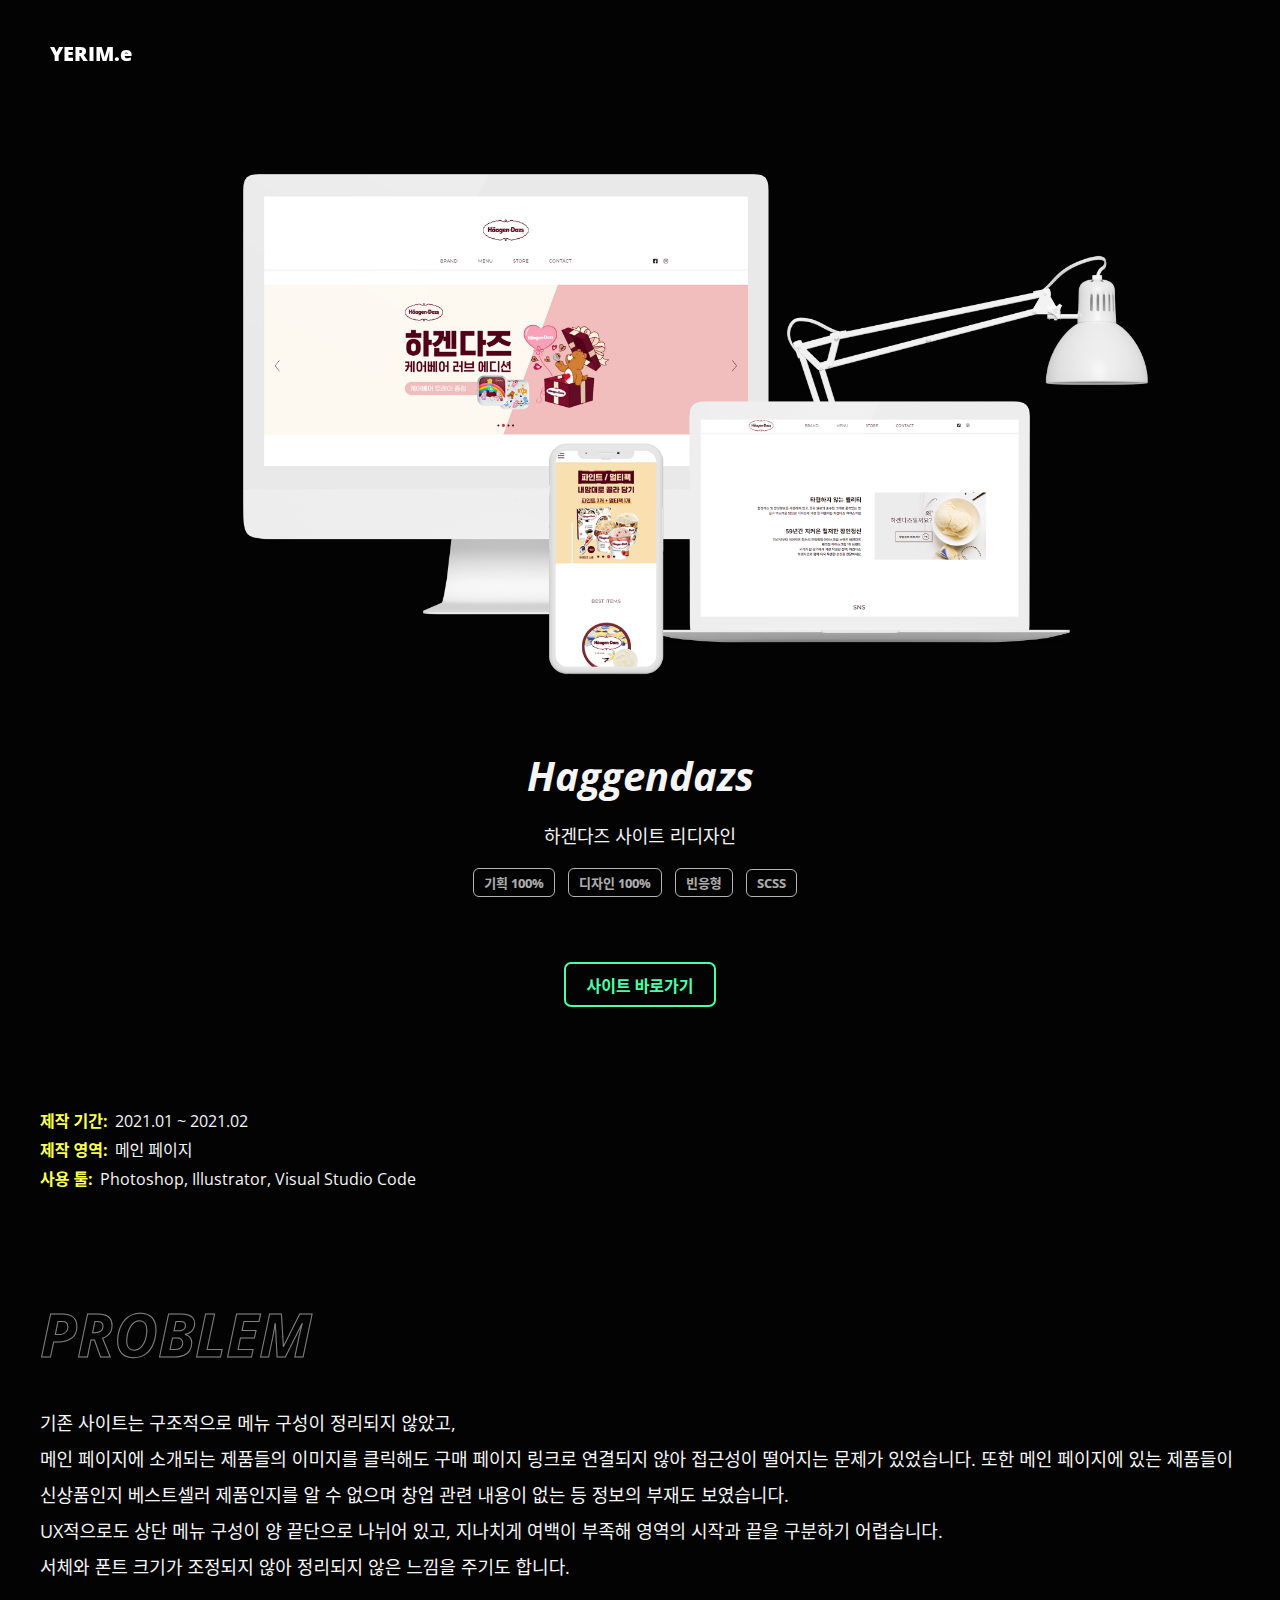
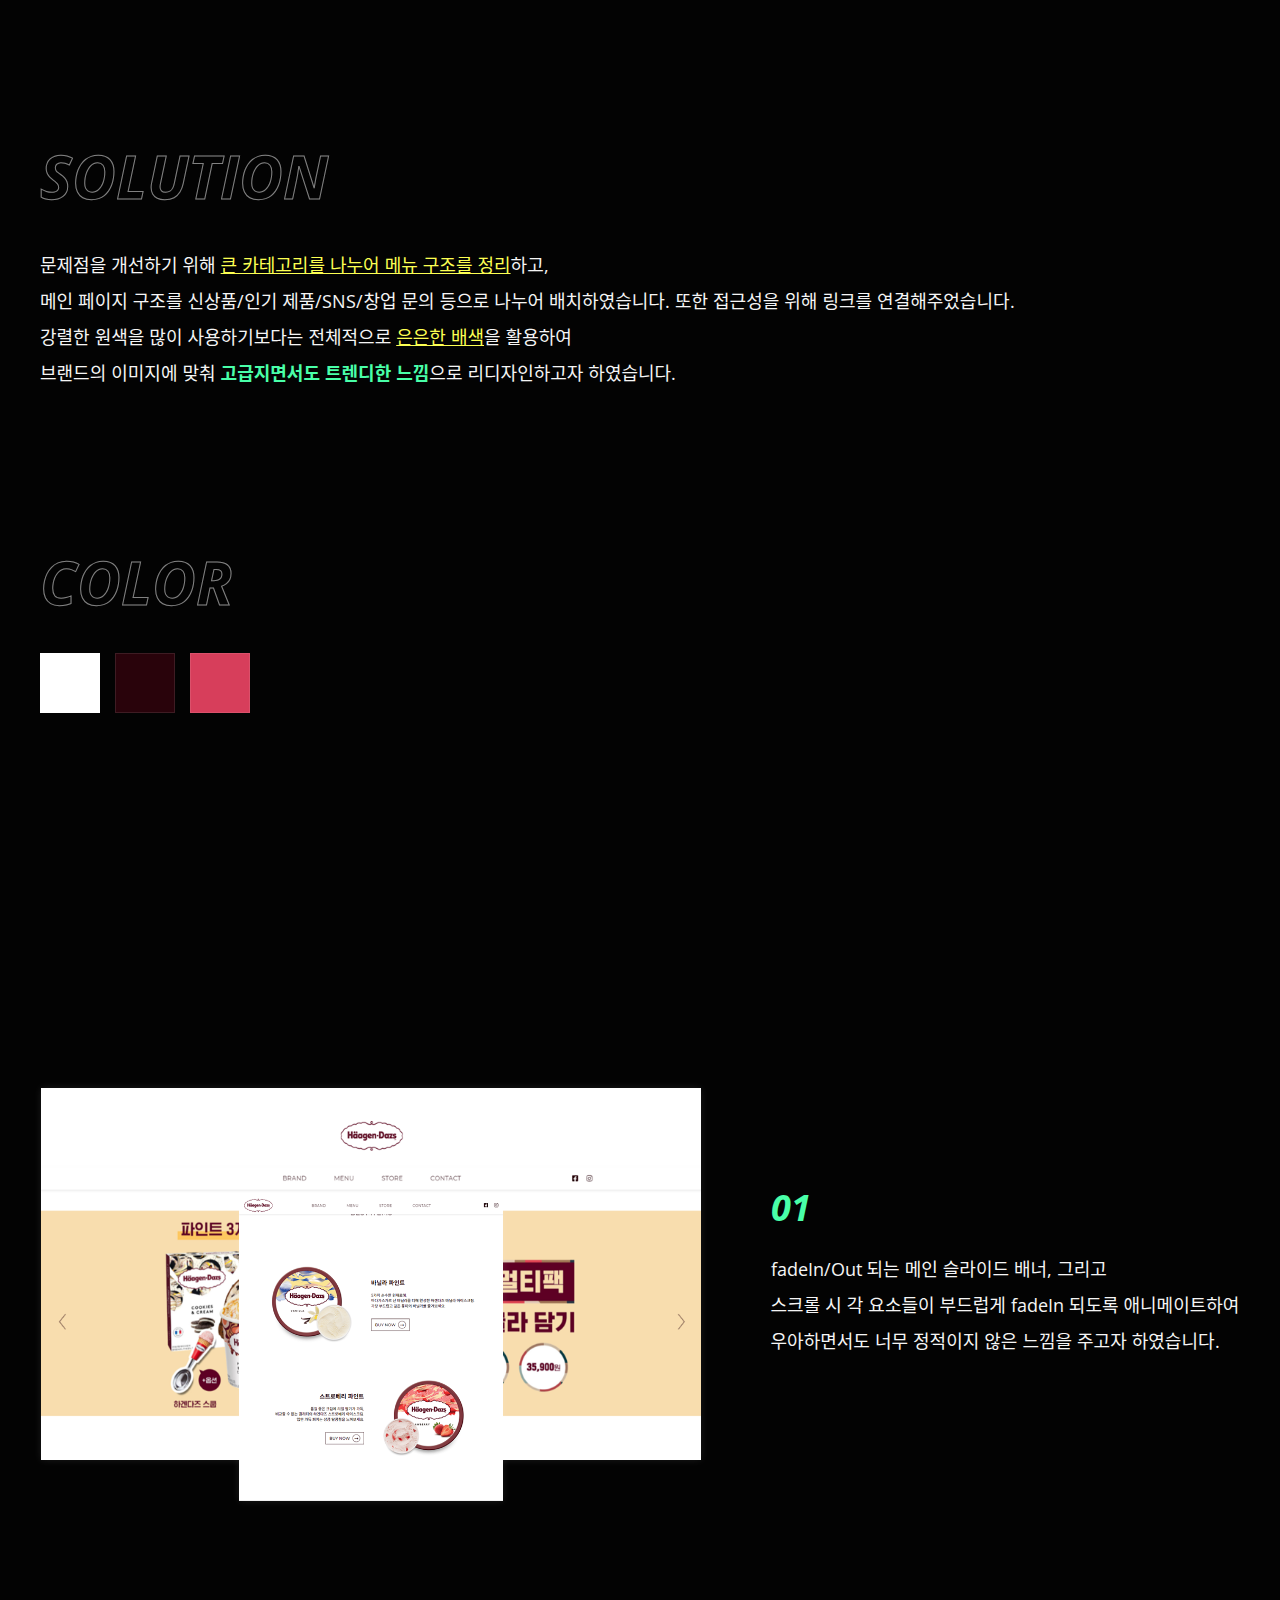
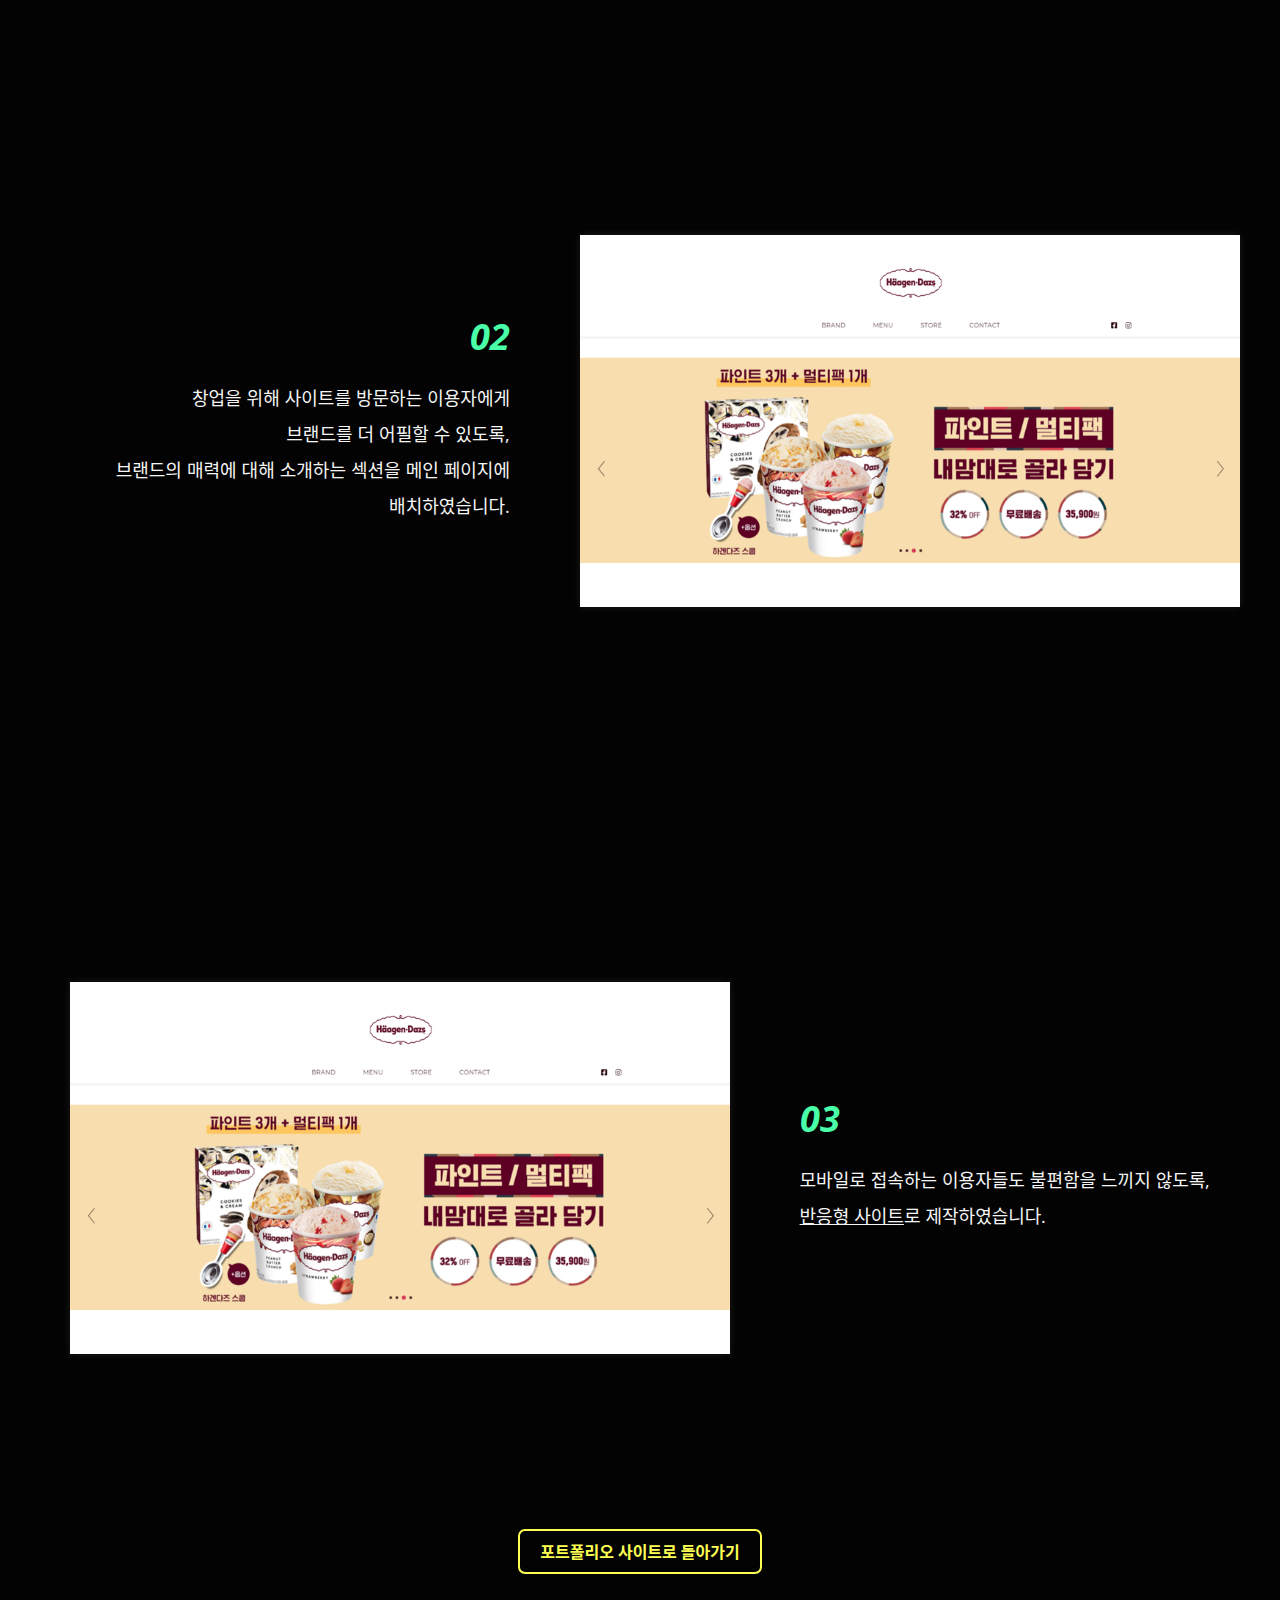
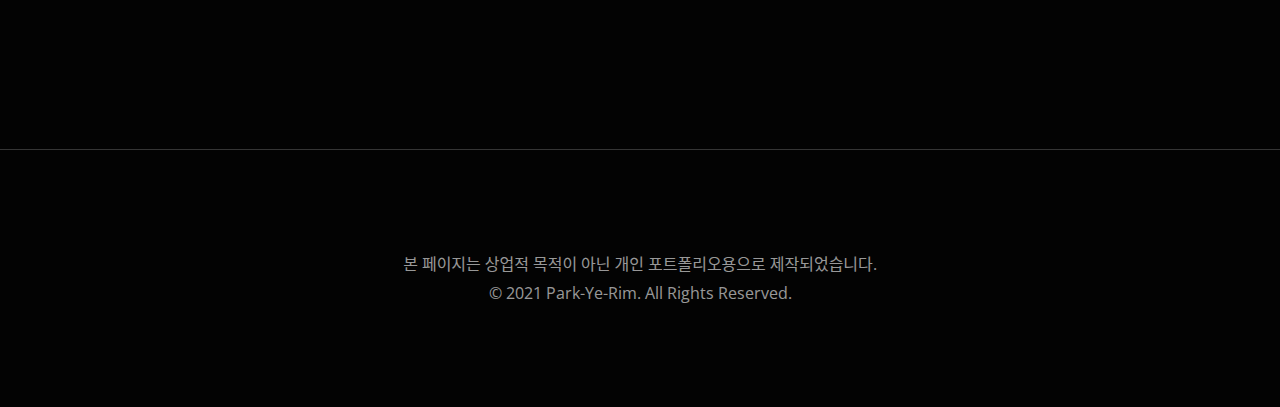
==== work/site01.html @ 8ccb2898 "work 상세페이지 작업, 폰트크기 수정" ====
<!DOCTYPE html>
<html lang="ko">
<head>
    <meta charset="UTF-8">
    <meta http-equiv="X-UA-Compatible" content="IE=edge">
    <meta name="viewport" content="width=device-width, initial-scale=1.0">
    <title>하겐다즈 사이트 리디자인::YERIM.e</title>

        <!-- font -->
        <link rel="preconnect" href="https://fonts.gstatic.com">
        <link href="https://fonts.googleapis.com/css2?family=Noto+Sans+KR:wght@100;300;400;500;700;900&display=swap"
            rel="stylesheet">
            <link rel="preconnect" href="https://fonts.gstatic.com">
        <link href="https://fonts.googleapis.com/css2?family=Open+Sans:ital,wght@0,300;0,400;0,600;0,700;0,800;1,300;1,400;1,600;1,700;1,800&display=swap" rel="stylesheet">
    
         <!-- jquery -->
        <script src="https://cdnjs.cloudflare.com/ajax/libs/jquery/3.5.1/jquery.min.js"
        integrity="sha512-bLT0Qm9VnAYZDflyKcBaQ2gg0hSYNQrJ8RilYldYQ1FxQYoCLtUjuuRuZo+fjqhx/qtq/1itJ0C2ejDxltZVFg=="
        crossorigin="anonymous"></script>
    
        <!-- font awesome -->
        <link rel="stylesheet" href="https://cdnjs.cloudflare.com/ajax/libs/font-awesome/5.15.2/css/all.min.css"
            integrity="sha512-HK5fgLBL+xu6dm/Ii3z4xhlSUyZgTT9tuc/hSrtw6uzJOvgRr2a9jyxxT1ely+B+xFAmJKVSTbpM/CuL7qxO8w=="
            crossorigin="anonymous" />   
            
             <!-- custom -->
        <link rel="stylesheet" href="../css/style.css">
        <script src="../js/script.js"></script>
           
</head>
<body>
    <!-- header start -->
    <header id ="main-header" class="flex flex-ai-c flex-jc-b">
        <div class="logo"><a href="/">YERIM.e</a></div>
        <div class="sns-btn">
            <div class="dot flex flex-d-c flex-jc-c mb-s"><span></span><span></span><span></span></div>
            <ul class="sns flex flex-jc-c flex-ai-c">            
                <li><a href="#"><i class="fab fa-instagram"></i></a></li>
                <li><a target="_blank" href="https://github.com/Kimbangul"><i class="fab fa-github"></i></a></li>
                <li><a href="#"><i class="far fa-envelope"></i></i></a></li>
            </ul>
        </div>
        
    </header>
<!-- header end -->

<div id="contents" class="wrap">
    <section id="sub-main" class="sub-section flex flex-ai-c">
        <div class="con">
            <div class="img-box">
                <img src="../img/site01_2.png" alt="하겐다즈 리디자인 사이트 목업 이미지">
            </div>
            <div class="site-con flex flex-d-c flex-ai-c">
                <h1 class="site-title">Haggendazs</h1>
                <h3 class="sub-title">하겐다즈 사이트 리디자인</h3>
                <ul class="tag-list">
                    <li class="tag">기획 100%</li>
                    <li class="tag">디자인 100%</li>
                    <li class="tag">빈응형</li>
                    <li class="tag">SCSS</li>
                </ul>
            </div>

            
            <div class="link-btn">
                <div class="link-box flex flex-jc-c flex-ai-c">
                    <a class="flex flex-ai-c flex-jc-c" href="https://kimbangul.github.io/haagendazs/" target="_blank">사이트 바로가기</a>
                </div>
            </div>

            <ul class="site-info flex flex-d-c flex-ai-c">
                <li><span class="bold">제작 기간: </span>2021.01 ~ 2021.02</li>
                <li><span class="bold">제작 영역: </span>메인 페이지</li>
                <li><span class="bold">사용 툴: </span>Photoshop, Illustrator, Visual Studio Code</li>
                
            </ul>
        </div>
    </section>
    <section id="site-description" class="sub-section">
        <div class="con">
            <div class="problem">
                <h3>PROBLEM</h3>
            <p class="text-box">            
                기존 사이트는 구조적으로 메뉴 구성이 정리되지 않았고, <br> 메인 페이지에 소개되는 제품들의 이미지를 클릭해도 구매 페이지 링크로 연결되지 않아 접근성이 떨어지는 문제가 있었습니다.
                또한 메인 페이지에 있는 제품들이 신상품인지 베스트셀러 제품인지를 알 수 없으며 창업 관련 내용이 없는 등 정보의 부재도 보였습니다.<br>
                
                UX적으로도 상단 메뉴 구성이 양 끝단으로 나뉘어 있고, 지나치게 여백이 부족해 영역의 시작과 끝을 구분하기 어렵습니다. <br>
                 서체와 폰트 크기가 조정되지 않아 정리되지 않은 느낌을 주기도 합니다. <br>
            </p>
            </div>
            <div class="solution">
                <h3>SOLUTION</h3>
            <p class="text-box">
                문제점을 개선하기 위해 <span class="underline">큰 카테고리를 나누어 메뉴 구조를 정리</span>하고, <br>
                메인 페이지 구조를 신상품/인기 제품/SNS/창업 문의 등으로 나누어 배치하였습니다. 또한 접근성을 위해 링크를 연결해주었습니다.<br>
                강렬한 원색을 많이 사용하기보다는 전체적으로 <span class="underline">은은한 배색</span>을 활용하여 <br>
                브랜드의 이미지에 맞춰 <span class="bold">고급지면서도 트렌디한 느낌</span>으로 리디자인하고자 하였습니다. 
            </p>
            </div>
            <div class="color">
                <h3>COLOR</h3>
                 <ul class="color-list flex">
                <li class="color" style="background-color:#fff"></li>
                <li class="color" style="background-color:#29030b"></li>
                <li class="color" style="background-color:#d73e5b"></li>
            </ul>
            </div>
            

            
        </div>
    </section>
    <section id="detail" class="sub-section">
        <div class="con">
            <div class="row flex flex-ai-c flex-jc-c">
               
                <div class="img-box">
                    <img src="../img/site01_3.png" alt="하겐다즈 리디자인 사이트 슬라이드 배너 이미지">
                    <img src="../img/site01_4.png" class="sub-img" alt="하겐다즈 리디자인 사이트 섹션 이미지">
                </div>

                <div class="text-con">
                    <div class="num">01</div>
                    <p class="text-box">
                    
                        fadeIn/Out 되는 메인 슬라이드 배너, 그리고 <br>
                        스크롤 시 각 요소들이 부드럽게 fadeIn 되도록 애니메이트하여<br>
                        우아하면서도 너무 정적이지 않은 느낌을 주고자 하였습니다.
                    </p>
                </div>
               
            </div>
            <div class="row  flex flex-ai-c flex-jc-c">
                
                <div class="img-box">
                    <img src="../img/site01_3.png" alt="하겐다즈 리디자인 사이트 슬라이드 배너 이미지">
                </div>
                <div class="text-con">
                    <div class="num">02</div>
                    <p class="text-box">
                    
                        창업을 위해 사이트를 방문하는 이용자에게 <br> 브랜드를 더 어필할 수 있도록, <br>
                        브랜드의 매력에 대해 소개하는 섹션을 메인 페이지에 배치하였습니다.
                    </p>
                </div>
                
            </div>

            <div class="row flex flex-ai-c flex-jc-c">
               
                <div class="img-box">
                    <img src="../img/site01_3.png" alt="하겐다즈 리디자인 사이트 슬라이드 배너 이미지">
                </div>
                <div class="text-con">
                    <div class="num">03</div>
                    <p class="text-box">
                        모바일로 접속하는 이용자들도 불편함을 느끼지 않도록, <br>
                        <span class="underline">반응형 사이트</span>로 제작하였습니다.
                    </p>
                </div>
                
            </div>

            <div class="link-btn">
                <div class="link-box flex flex-jc-c flex-ai-c">
                    <a class="flex flex-ai-c flex-jc-c" href="/" >포트폴리오 사이트로 돌아가기</a>
                </div>
            </div>
        </div>
    </section>
    <footer>
        <div class="con">
            <div class="text-box">
                본 페이지는 상업적 목적이 아닌 <br class="mb-s"> 개인 포트폴리오용으로 제작되었습니다.<br>
                <span class="copy">© 2021 Park-Ye-Rim. All Rights Reserved.</span>   
            </div>
        </div>  
    </footer>
</div>
<!-- contents end -->
</body>
</html>
---- css/style.css ----
@charset "UTF-8";
* {
  padding: 0;
  margin: 0;
  list-style: none;
  text-decoration: none;
  -webkit-box-sizing: border-box;
          box-sizing: border-box;
  color: inherit;
  -webkit-transition: font-size 0.3s, padding 0.3s, margin 0.3s;
  transition: font-size 0.3s, padding 0.3s, margin 0.3s; }

a,
img {
  display: block; }

@-webkit-keyframes main-ani {
  0% {
    opacity: 0.2; }
  100% {
    opacity: 1; } }

@keyframes main-ani {
  0% {
    opacity: 0.2; }
  100% {
    opacity: 1; } }
@-webkit-keyframes fade-up {
  0% {
    opacity: 0;
    margin-top: 30px; }
  20% {
    opacity: 0;
    margin-top: 30px; }
  40% {
    opacity: 1;
    margin-top: 0px; }
  100% {
    opacity: 1;
    margin-top: 0px; } }
@keyframes fade-up {
  0% {
    opacity: 0;
    margin-top: 30px; }
  20% {
    opacity: 0;
    margin-top: 30px; }
  40% {
    opacity: 1;
    margin-top: 0px; }
  100% {
    opacity: 1;
    margin-top: 0px; } }
@-webkit-keyframes fade-up-transform {
  0% {
    opacity: 0;
    -webkit-transform: translateY(30px);
            transform: translateY(30px); }
  20% {
    opacity: 0;
    -webkit-transform: translateY(30px);
            transform: translateY(30px); }
  40% {
    opacity: 1;
    -webkit-transform: translateY(0px);
            transform: translateY(0px); }
  100% {
    opacity: 1;
    -webkit-transform: translateY(0px);
            transform: translateY(0px); } }
@keyframes fade-up-transform {
  0% {
    opacity: 0;
    -webkit-transform: translateY(30px);
            transform: translateY(30px); }
  20% {
    opacity: 0;
    -webkit-transform: translateY(30px);
            transform: translateY(30px); }
  40% {
    opacity: 1;
    -webkit-transform: translateY(0px);
            transform: translateY(0px); }
  100% {
    opacity: 1;
    -webkit-transform: translateY(0px);
            transform: translateY(0px); } }
@-webkit-keyframes icon-rotate {
  0% {
    -webkit-transform: rotate(30deg);
            transform: rotate(30deg); }
  100% {
    -webkit-transform: rotate(-30deg);
            transform: rotate(-30deg); } }
@keyframes icon-rotate {
  0% {
    -webkit-transform: rotate(30deg);
            transform: rotate(30deg); }
  100% {
    -webkit-transform: rotate(-30deg);
            transform: rotate(-30deg); } }
@-webkit-keyframes icon-jump {
  0% {
    -webkit-transform: translateY(0);
            transform: translateY(0); }
  50% {
    -webkit-transform: translateY(-20px);
            transform: translateY(-20px); }
  100% {
    -webkit-transform: translateY(0);
            transform: translateY(0); } }
@keyframes icon-jump {
  0% {
    -webkit-transform: translateY(0);
            transform: translateY(0); }
  50% {
    -webkit-transform: translateY(-20px);
            transform: translateY(-20px); }
  100% {
    -webkit-transform: translateY(0);
            transform: translateY(0); } }
@-webkit-keyframes prev-ani {
  0% {
    -webkit-transform: translateX(-10px);
            transform: translateX(-10px); }
  100% {
    -webkit-transform: translateX(-20px);
            transform: translateX(-20px); } }
@keyframes prev-ani {
  0% {
    -webkit-transform: translateX(-10px);
            transform: translateX(-10px); }
  100% {
    -webkit-transform: translateX(-20px);
            transform: translateX(-20px); } }
@-webkit-keyframes next-ani {
  0% {
    -webkit-transform: translateX(10px);
            transform: translateX(10px); }
  100% {
    -webkit-transform: translateX(20px);
            transform: translateX(20px); } }
@keyframes next-ani {
  0% {
    -webkit-transform: translateX(10px);
            transform: translateX(10px); }
  100% {
    -webkit-transform: translateX(20px);
            transform: translateX(20px); } }
@-webkit-keyframes gallery-ani {
  0% {
    -webkit-transform: scale(0);
            transform: scale(0); }
  70% {
    -webkit-transform: scale(1.1);
            transform: scale(1.1); }
  100% {
    -webkit-transform: scale(1);
            transform: scale(1); } }
@keyframes gallery-ani {
  0% {
    -webkit-transform: scale(0);
            transform: scale(0); }
  70% {
    -webkit-transform: scale(1.1);
            transform: scale(1.1); }
  100% {
    -webkit-transform: scale(1);
            transform: scale(1); } }
@-webkit-keyframes up-down-ani {
  0% {
    -webkit-transform: translateY(0);
            transform: translateY(0); }
  100% {
    -webkit-transform: translateY(10px);
            transform: translateY(10px); } }
@keyframes up-down-ani {
  0% {
    -webkit-transform: translateY(0);
            transform: translateY(0); }
  100% {
    -webkit-transform: translateY(10px);
            transform: translateY(10px); } }
@-webkit-keyframes icon-rotate2 {
  0% {
    -webkit-transform: rotate(15deg);
            transform: rotate(15deg); }
  100% {
    -webkit-transform: rotate(0deg);
            transform: rotate(0deg); } }
@keyframes icon-rotate2 {
  0% {
    -webkit-transform: rotate(15deg);
            transform: rotate(15deg); }
  100% {
    -webkit-transform: rotate(0deg);
            transform: rotate(0deg); } }
.con {
  max-width: 1200px;
  margin: 0 auto; }

.img-box img {
  width: 100%; }

.tag-list {
  margin: 20px 0 35px 0; }
  .tag-list > li {
    display: inline-block;
    font-size: 1.3em;
    font-weight: 700;
    padding: 4px 10px;
    margin-right: 10px;
    border-radius: 6px;
    border: 1px solid #fff;
    opacity: 0.7; }

.link-box a {
  min-width: 150px;
  padding: 0 20px;
  height: 45px;
  font-size: 1.6em;
  border-radius: 7px;
  -webkit-transform: scale(1);
          transform: scale(1);
  -webkit-transition: background 0.3s, color 0.3s, -webkit-transform 0.3s;
  transition: background 0.3s, color 0.3s, -webkit-transform 0.3s;
  transition: transform 0.3s, background 0.3s, color 0.3s;
  transition: transform 0.3s, background 0.3s, color 0.3s, -webkit-transform 0.3s;
  margin-right: 0px;
  border: 2px solid #49FFA8;
  color: #49FFA8;
  font-weight: 700;
  display: -webkit-box;
  display: -ms-flexbox;
  display: flex;
  -webkit-box-align: center;
      -ms-flex-align: center;
          align-items: center;
  -webkit-box-pack: center;
      -ms-flex-pack: center;
          justify-content: center; }
  .link-box a:hover {
    -webkit-transform: scale(0.9);
            transform: scale(0.9);
    color: #030303;
    background-color: #49FFA8; }

.site-title {
  font-size: 4em;
  font-weight: 700;
  font-style: italic;
  line-height: 1.3em; }
  @media (max-width: 700px) {
    .site-title {
      font-size: 3.2em; } }
  @media (max-width: 500px) {
    .site-title {
      font-size: 2.8em; } }

.sub-title {
  font-size: 1.8em;
  font-weight: 400; }
  @media (max-width: 700px) {
    .sub-title {
      font-size: 1.6em; } }
  @media (max-width: 500px) {
    .sub-title {
      font-size: 1.4em; } }

.icon {
  display: inline-block; }

.underline {
  text-decoration: underline; }

.normal {
  font-style: normal !important; }

.section-title {
  font-weight: 900;
  font-size: 5em;
  font-style: italic;
  position: absolute;
  right: 100px;
  bottom: 40px;
  opacity: 0.5;
  color: transparent;
  -webkit-text-stroke: 1px #fff;
  -webkit-transform: rotate(90deg);
          transform: rotate(90deg);
  -webkit-transform-origin: right bottom;
          transform-origin: right bottom;
  white-space: nowrap; }
  .section-title::after {
    content: attr(data-section-title);
    display: block;
    position: absolute;
    color: transparent;
    -webkit-text-stroke: 1px #fff;
    top: 50px;
    opacity: 0.2; }
  .section-title::before {
    content: attr(data-section-title);
    display: block;
    position: absolute;
    color: transparent;
    -webkit-text-stroke: 1px #fff;
    top: 100px;
    opacity: 0.1; }

.bold {
  font-weight: bold; }

.flex {
  display: -webkit-box;
  display: -ms-flexbox;
  display: flex; }

.flex-ai-c {
  -webkit-box-align: center;
      -ms-flex-align: center;
          align-items: center; }

.flex-jc-c {
  -webkit-box-pack: center;
      -ms-flex-pack: center;
          justify-content: center; }

.flex-jc-a {
  -ms-flex-pack: distribute;
      justify-content: space-around; }

.flex-jc-b {
  -webkit-box-pack: justify;
      -ms-flex-pack: justify;
          justify-content: space-between; }

.flex-d-c {
  -webkit-box-orient: vertical;
  -webkit-box-direction: normal;
      -ms-flex-direction: column;
          flex-direction: column; }

.flex-1-0-0 {
  -webkit-box-flex: 1;
      -ms-flex: 1 0 0px;
          flex: 1 0 0; }

.no-drag {
  -webkit-user-select: none;
     -moz-user-select: none;
      -ms-user-select: none;
          user-select: none; }

.sub-section {
  width: 100%;
  min-height: 100vh; }

#fp-nav ul li a span,
.fp-slidesNav ul li a span {
  background: #fff;
  opacity: 0.5; }

#fp-nav ul li a.active span,
#fp-nav ul li:hover a.active span,
.fp-slidesNav ul li a.active span,
.fp-slidesNav ul li:hover a.active span {
  background: #49FFA8;
  opacity: 1; }

#fp-nav ul li .fp-tooltip {
  color: #49FFA8;
  font-weight: 600; }

#fp-nav ul li:last-child {
  display: none; }

html,
body {
  font-size: 10px;
  font-family: 'Open Sans', 'Noto Sans CJK KR', sans-serif;
  background: #030303;
  color: #F5F5F5;
  overflow-x: hidden !important; }

section {
  min-height: 100vh; }

::-webkit-scrollbar {
  width: 6px; }

::-webkit-scrollbar-thumb {
  background-color: #49FFA8;
  border-radius: 3px; }

::-webkit-scrollbar-track {
  background: #4E4C4C; }

#main-header {
  width: 100%;
  position: fixed;
  z-index: 999;
  top: 0;
  left: 0;
  padding: 40px 50px;
  color: #fff;
  font-size: 2em; }
  #main-header > div.logo {
    font-weight: 900;
    opacity: 1;
    -webkit-transition: color 0.3s;
    transition: color 0.3s; }
    #main-header > div.logo:hover {
      color: #49FFA8; }
  #main-header > .sns-btn {
    position: relative;
    -ms-flex-item-align: center;
        align-self: center;
    padding: 0 20px;
    margin-right: -20px; }
    #main-header > .sns-btn > div.dot {
      -webkit-box-orient: vertical;
      -webkit-box-direction: normal;
          -ms-flex-direction: column;
              flex-direction: column;
      pointer-events: none; }
      #main-header > .sns-btn > div.dot > span {
        position: relative;
        display: inline-block;
        width: 3px;
        height: 3px;
        background: #fff;
        border-radius: 100%;
        margin-bottom: 3px; }
        #main-header > .sns-btn > div.dot > span:last-child {
          margin-bottom: 0; }
    #main-header > .sns-btn ul.sns > li > a {
      font-size: 0.8em;
      padding: 0 10px;
      opacity: 1;
      -webkit-transition: color 0.3s;
      transition: color 0.3s; }
      #main-header > .sns-btn ul.sns > li > a:hover {
        color: #49FFA8; }
      #main-header > .sns-btn ul.sns > li > a > i {
        pointer-events: none; }

#video-bg {
  position: absolute;
  top: 0;
  left: 0;
  min-width: 100%;
  min-height: 100%;
  width: auto;
  height: auto;
  z-index: 0;
  overflow: hidden; }

#main {
  width: 100%;
  height: 100%;
  position: relative;
  overflow: hidden; }
  #main > div.fp-tableCell div.con {
    position: relative;
    z-index: 2;
    width: 100%;
    height: 100%;
    -webkit-animation: main-ani 1s ease-in-out 0.5s 1 alternate both;
            animation: main-ani 1s ease-in-out 0.5s 1 alternate both; }
    #main > div.fp-tableCell div.con > div.main-img {
      position: relative;
      width: 30%;
      min-width: 500px;
      max-width: 500px;
      height: auto;
      z-index: 3;
      opacity: 1;
      -webkit-transition: min-width 0.3s, opacity 0.5s;
      transition: min-width 0.3s, opacity 0.5s; }
      #main > div.fp-tableCell div.con > div.main-img:hover {
        opacity: 0.4; }
      #main > div.fp-tableCell div.con > div.main-img > img {
        position: relative; }
    #main > div.fp-tableCell div.con > div.title {
      font-size: 7.5em;
      letter-spacing: 0.18em;
      font-style: italic;
      color: #fff;
      white-space: nowrap;
      opacity: 1;
      -webkit-transition: font-size 0.3s, opacity 0.5s;
      transition: font-size 0.3s, opacity 0.5s;
      position: absolute;
      top: 55%;
      z-index: 5; }
      #main > div.fp-tableCell div.con > div.title > h1 {
        font-weight: 900; }
        #main > div.fp-tableCell div.con > div.title > h1 > span {
          font-style: normal; }
        #main > div.fp-tableCell div.con > div.title > h1.title-front {
          z-index: 4;
          -webkit-animation: fade-up 3s ease-in-out 1.5s 1 alternate both;
                  animation: fade-up 3s ease-in-out 1.5s 1 alternate both; }
        #main > div.fp-tableCell div.con > div.title > h1.title-back {
          -webkit-text-stroke: 1px rgba(255, 255, 255, 0.3);
          position: absolute;
          top: 10%;
          z-index: 1;
          -webkit-animation: fade-up 3s ease-in-out 2s 1 alternate both;
                  animation: fade-up 3s ease-in-out 2s 1 alternate both;
          color: transparent; }
      #main > div.fp-tableCell div.con > div.title > h2 {
        font-size: 0.2em;
        font-weight: 600;
        letter-spacing: 1em;
        -webkit-transform: translateY(-10px);
                transform: translateY(-10px);
        -webkit-animation: fade-up 5s ease-in-out 2.5s 1 alternate both;
                animation: fade-up 5s ease-in-out 2.5s 1 alternate both; }

#about-me div.con > div.text-box > .pr {
  line-height: 1.6em;
  font-size: 3em; }
  #about-me div.con > div.text-box > .pr > .bold {
    font-size: 2em; }
#about-me div.con > div.text-box > div.introduction {
  margin-top: 30px;
  font-weight: 300; }
  #about-me div.con > div.text-box > div.introduction > p {
    font-size: 1.8em;
    margin-bottom: 30px;
    line-height: 2em;
    opacity: 0;
    -webkit-transform: translateY(30px);
            transform: translateY(30px);
    -webkit-transition: opacity 0.3s, -webkit-transform 0.3s;
    transition: opacity 0.3s, -webkit-transform 0.3s;
    transition: opacity 0.3s, transform 0.3s;
    transition: opacity 0.3s, transform 0.3s, -webkit-transform 0.3s; }
    #about-me div.con > div.text-box > div.introduction > p > span {
      color: #49FFA8; }
    #about-me div.con > div.text-box > div.introduction > p:nth-of-type(2) {
      margin-bottom: 50px; }
  #about-me div.con > div.text-box > div.introduction > div.link-box {
    margin-bottom: 50px;
    opacity: 0;
    -webkit-transition: opacity 0.3s 0s;
    transition: opacity 0.3s 0s; }
    #about-me div.con > div.text-box > div.introduction > div.link-box > a {
      min-width: 150px;
      padding: 0 20px;
      height: 45px;
      font-size: 1.6em;
      border-radius: 7px;
      -webkit-transform: scale(1);
              transform: scale(1);
      -webkit-transition: background 0.3s, color 0.3s, -webkit-transform 0.3s;
      transition: background 0.3s, color 0.3s, -webkit-transform 0.3s;
      transition: transform 0.3s, background 0.3s, color 0.3s;
      transition: transform 0.3s, background 0.3s, color 0.3s, -webkit-transform 0.3s;
      margin-right: 0px;
      border: 2px solid #49FFA8;
      color: #49FFA8;
      font-weight: 700;
      display: -webkit-box;
      display: -ms-flexbox;
      display: flex;
      -webkit-box-align: center;
          -ms-flex-align: center;
              align-items: center;
      -webkit-box-pack: center;
          -ms-flex-pack: center;
              justify-content: center; }
      #about-me div.con > div.text-box > div.introduction > div.link-box > a:hover {
        -webkit-transform: scale(0.9);
                transform: scale(0.9);
        color: #030303;
        background-color: #49FFA8; }
  #about-me div.con > div.text-box > div.introduction > ul.career-list {
    font-size: 1.4em;
    opacity: 0;
    -webkit-transition: opacity 0.3s 0s;
    transition: opacity 0.3s 0s; }
    #about-me div.con > div.text-box > div.introduction > ul.career-list > li {
      margin: 10px 0;
      list-style: disc; }
      #about-me div.con > div.text-box > div.introduction > ul.career-list > li::before {
        display: inline-block; }
#about-me.active div.con > div.text-box > div.introduction > p {
  -webkit-animation: fade-up-transform 3s ease-in-out 0s 1 alternate backwards;
          animation: fade-up-transform 3s ease-in-out 0s 1 alternate backwards;
  opacity: 1;
  -webkit-transform: translateY(0px);
          transform: translateY(0px); }
  #about-me.active div.con > div.text-box > div.introduction > p:nth-child(2) {
    -webkit-animation-delay: 0.7s;
            animation-delay: 0.7s; }
#about-me.active div.con > div.text-box > div.introduction > div.link-box {
  opacity: 1;
  -webkit-transition: opacity 0.3s 2s;
  transition: opacity 0.3s 2s; }
#about-me.active div.con > div.text-box > div.introduction > ul.career-list {
  opacity: 1;
  -webkit-transition: opacity 0.5s 2.5s;
  transition: opacity 0.5s 2.5s; }

#skills div.con > div.text-box {
  margin-top: 50px; }
  #skills div.con > div.text-box > p {
    font-weight: 600;
    font-size: 4em;
    line-height: 1.3em;
    margin-right: 120px; }
    #skills div.con > div.text-box > p > .icon {
      font-size: 1.3em;
      margin-top: 20px;
      -webkit-animation: icon-rotate 0.7s ease-in-out 0s infinite alternate both;
              animation: icon-rotate 0.7s ease-in-out 0s infinite alternate both; }
  #skills div.con > div.text-box > ul.skill-description {
    font-size: 1.8em;
    font-weight: normal;
    margin-left: 35px;
    opacity: 0;
    -webkit-transform: translateY(30px);
            transform: translateY(30px);
    -webkit-transition: opacity 0.5s, -webkit-transform 0.5s;
    transition: opacity 0.5s, -webkit-transform 0.5s;
    transition: opacity 0.5s, transform 0.5s;
    transition: opacity 0.5s, transform 0.5s, -webkit-transform 0.5s; }
    #skills div.con > div.text-box > ul.skill-description > li {
      margin: 30px 0;
      position: relative; }
      #skills div.con > div.text-box > ul.skill-description > li::before {
        content: "⭐";
        font-size: 1.3em;
        display: inline-block;
        margin-right: 5px;
        position: absolute;
        left: -35px;
        top: 0; }
      #skills div.con > div.text-box > ul.skill-description > li > a:hover {
        -webkit-animation: up-down-ani 0.7s ease-in-out 0s infinite alternate both;
                animation: up-down-ani 0.7s ease-in-out 0s infinite alternate both; }
      #skills div.con > div.text-box > ul.skill-description > li span {
        font-size: 1.25em;
        color: #FCFF52; }
      #skills div.con > div.text-box > ul.skill-description > li:nth-child(2n) > span {
        color: #49FFA8; }
#skills div.con > div.skill-list {
  margin-top: 100px;
  opacity: 0;
  -webkit-transform: translateY(30px);
          transform: translateY(30px);
  -webkit-transition: opacity 0.5s, -webkit-transform 0.5s;
  transition: opacity 0.5s, -webkit-transform 0.5s;
  transition: opacity 0.5s, transform 0.5s;
  transition: opacity 0.5s, transform 0.5s, -webkit-transform 0.5s; }
  #skills div.con > div.skill-list > ul.row > li.skill {
    width: 50px;
    margin: 0px 15px; }
    #skills div.con > div.skill-list > ul.row > li.skill > img {
      width: 100%;
      height: auto; }

#skills.active div.con > div.text-box > ul.skill-description {
  -webkit-animation: fade-up-transform 3s ease-in-out 0s 1 alternate backwards;
          animation: fade-up-transform 3s ease-in-out 0s 1 alternate backwards;
  opacity: 1;
  -webkit-transform: translateY(0px);
          transform: translateY(0px); }
#skills.active div.con > div.skill-list {
  -webkit-animation: fade-up-transform 3s ease-in-out 0.8s 1 alternate backwards;
          animation: fade-up-transform 3s ease-in-out 0.8s 1 alternate backwards;
  opacity: 1;
  -webkit-transform: translateY(0px);
          transform: translateY(0px); }

#skills.active div.con > div.skill-list > ul.row > li.skill:nth-child(1) {
  -webkit-animation: name duration timing-function delay iteration-count direction fill-mode;
          animation: name duration timing-function delay iteration-count direction fill-mode;
  -webkit-animation: icon-jump 0.4s ease-out 1.8s 1 both;
          animation: icon-jump 0.4s ease-out 1.8s 1 both; }

#skills.active div.con > div.skill-list > ul.row > li.skill:nth-child(2) {
  -webkit-animation: name duration timing-function delay iteration-count direction fill-mode;
          animation: name duration timing-function delay iteration-count direction fill-mode;
  -webkit-animation: icon-jump 0.4s ease-out 2.8s 1 both;
          animation: icon-jump 0.4s ease-out 2.8s 1 both; }

#skills.active div.con > div.skill-list > ul.row > li.skill:nth-child(3) {
  -webkit-animation: name duration timing-function delay iteration-count direction fill-mode;
          animation: name duration timing-function delay iteration-count direction fill-mode;
  -webkit-animation: icon-jump 0.4s ease-out 3.8s 1 both;
          animation: icon-jump 0.4s ease-out 3.8s 1 both; }

#skills.active div.con > div.skill-list > ul.row > li.skill:nth-child(4) {
  -webkit-animation: name duration timing-function delay iteration-count direction fill-mode;
          animation: name duration timing-function delay iteration-count direction fill-mode;
  -webkit-animation: icon-jump 0.4s ease-out 4.8s 1 both;
          animation: icon-jump 0.4s ease-out 4.8s 1 both; }

#skills.active div.con > div.skill-list > ul.row > li.skill:nth-child(5) {
  -webkit-animation: name duration timing-function delay iteration-count direction fill-mode;
          animation: name duration timing-function delay iteration-count direction fill-mode;
  -webkit-animation: icon-jump 0.4s ease-out 5.8s 1 both;
          animation: icon-jump 0.4s ease-out 5.8s 1 both; }

#skills.active div.con > div.skill-list > ul.row > li.skill:nth-child(6) {
  -webkit-animation: name duration timing-function delay iteration-count direction fill-mode;
          animation: name duration timing-function delay iteration-count direction fill-mode;
  -webkit-animation: icon-jump 0.4s ease-out 6.8s 1 both;
          animation: icon-jump 0.4s ease-out 6.8s 1 both; }

#skills.active div.con > div.skill-list > ul.row > li.skill:nth-child(7) {
  -webkit-animation: name duration timing-function delay iteration-count direction fill-mode;
          animation: name duration timing-function delay iteration-count direction fill-mode;
  -webkit-animation: icon-jump 0.4s ease-out 7.8s 1 both;
          animation: icon-jump 0.4s ease-out 7.8s 1 both; }

#skills.active div.con > div.skill-list > ul.row > li.skill:nth-child(8) {
  -webkit-animation: name duration timing-function delay iteration-count direction fill-mode;
          animation: name duration timing-function delay iteration-count direction fill-mode;
  -webkit-animation: icon-jump 0.4s ease-out 8.8s 1 both;
          animation: icon-jump 0.4s ease-out 8.8s 1 both; }

#skills.active div.con > div.skill-list > ul.row > li.skill:nth-child(9) {
  -webkit-animation: name duration timing-function delay iteration-count direction fill-mode;
          animation: name duration timing-function delay iteration-count direction fill-mode;
  -webkit-animation: icon-jump 0.4s ease-out 9.8s 1 both;
          animation: icon-jump 0.4s ease-out 9.8s 1 both; }

#skills.active div.con > div.skill-list > ul.row > li.skill:nth-child(10) {
  -webkit-animation: name duration timing-function delay iteration-count direction fill-mode;
          animation: name duration timing-function delay iteration-count direction fill-mode;
  -webkit-animation: icon-jump 0.4s ease-out 10.8s 1 both;
          animation: icon-jump 0.4s ease-out 10.8s 1 both; }

#skills.active div.con > div.skill-list > ul.row > li.skill:nth-child(11) {
  -webkit-animation: name duration timing-function delay iteration-count direction fill-mode;
          animation: name duration timing-function delay iteration-count direction fill-mode;
  -webkit-animation: icon-jump 0.4s ease-out 11.8s 1 both;
          animation: icon-jump 0.4s ease-out 11.8s 1 both; }

#skills.active div.con > div.skill-list > ul.row > li.skill:nth-child(12) {
  -webkit-animation: name duration timing-function delay iteration-count direction fill-mode;
          animation: name duration timing-function delay iteration-count direction fill-mode;
  -webkit-animation: icon-jump 0.4s ease-out 12.8s 1 both;
          animation: icon-jump 0.4s ease-out 12.8s 1 both; }

#work .con {
  position: relative;
  margin-bottom: 10px; }
  #work .con div.work-wrap .work > .num {
    font-size: 2em;
    font-weight: 700;
    padding-bottom: 7px;
    margin-bottom: 30px;
    position: relative; }
    #work .con div.work-wrap .work > .num::after {
      content: "";
      bottom: 0;
      left: 50%;
      -webkit-transform: translate(-50%, -50%);
              transform: translate(-50%, -50%);
      display: block;
      position: absolute;
      width: 30px;
      height: 1px;
      background-color: #fff; }
  #work .con div.work-wrap .work > div.img-box {
    max-width: 500px;
    padding: 20px;
    margin-left: 30px;
    display: -webkit-box;
    display: -ms-flexbox;
    display: flex;
    -webkit-box-align: center;
        -ms-flex-align: center;
            align-items: center;
    -webkit-animation: up-down-ani 1.5s ease-in-out 2s infinite alternate both;
            animation: up-down-ani 1.5s ease-in-out 2s infinite alternate both; }
  #work .con div.work-wrap .work > div.text-box {
    margin-left: 70px;
    padding-right: 20px; }
    #work .con div.work-wrap .work > div.text-box > .title-con {
      -webkit-box-align: end;
          -ms-flex-align: end;
              align-items: end; }
      #work .con div.work-wrap .work > div.text-box > .title-con > .sub-title {
        margin: 15px 0; }
    #work .con div.work-wrap .work > div.text-box > p {
      font-size: 1.8em;
      line-height: 2em; }
    #work .con div.work-wrap .work > div.text-box > .link-box {
      margin: 50px 0; }
      #work .con div.work-wrap .work > div.text-box > .link-box > a {
        min-width: 150px;
        padding: 0 20px;
        height: 45px;
        font-size: 1.6em;
        border-radius: 7px;
        -webkit-transform: scale(1);
                transform: scale(1);
        -webkit-transition: background 0.3s, color 0.3s, -webkit-transform 0.3s;
        transition: background 0.3s, color 0.3s, -webkit-transform 0.3s;
        transition: transform 0.3s, background 0.3s, color 0.3s;
        transition: transform 0.3s, background 0.3s, color 0.3s, -webkit-transform 0.3s;
        margin-right: 20px;
        border: 2px solid #FCFF52;
        color: #FCFF52;
        font-weight: 700;
        display: -webkit-box;
        display: -ms-flexbox;
        display: flex;
        -webkit-box-align: center;
            -ms-flex-align: center;
                align-items: center;
        -webkit-box-pack: center;
            -ms-flex-pack: center;
                justify-content: center; }
        #work .con div.work-wrap .work > div.text-box > .link-box > a:hover {
          -webkit-transform: scale(0.9);
                  transform: scale(0.9);
          color: #030303;
          background-color: #FCFF52; }
        #work .con div.work-wrap .work > div.text-box > .link-box > a:nth-child(2n) {
          min-width: 150px;
          padding: 0 20px;
          height: 45px;
          font-size: 1.6em;
          border-radius: 7px;
          -webkit-transform: scale(1);
                  transform: scale(1);
          -webkit-transition: background 0.3s, color 0.3s, -webkit-transform 0.3s;
          transition: background 0.3s, color 0.3s, -webkit-transform 0.3s;
          transition: transform 0.3s, background 0.3s, color 0.3s;
          transition: transform 0.3s, background 0.3s, color 0.3s, -webkit-transform 0.3s;
          margin-right: 20px;
          border: 2px solid #49FFA8;
          color: #49FFA8;
          font-weight: 700;
          display: -webkit-box;
          display: -ms-flexbox;
          display: flex;
          -webkit-box-align: center;
              -ms-flex-align: center;
                  align-items: center;
          -webkit-box-pack: center;
              -ms-flex-pack: center;
                  justify-content: center; }
          #work .con div.work-wrap .work > div.text-box > .link-box > a:nth-child(2n):hover {
            -webkit-transform: scale(0.9);
                    transform: scale(0.9);
            color: #030303;
            background-color: #49FFA8; }
  #work .con .fp-controlArrow {
    opacity: 0.3;
    -webkit-transition: opacity 0.5s;
    transition: opacity 0.5s; }
    #work .con .fp-controlArrow:hover {
      opacity: 1; }
    #work .con .fp-controlArrow.fp-prev {
      left: -15px;
      border-width: 20px 14px 20px 0;
      -webkit-animation: prev-ani 0.7s ease-in-out 0s infinite alternate both;
              animation: prev-ani 0.7s ease-in-out 0s infinite alternate both; }
    #work .con .fp-controlArrow.fp-next {
      right: -15px;
      border-width: 20px 0 20px 14px;
      -webkit-animation: next-ani 0.7s ease-in-out 0s infinite alternate both;
              animation: next-ani 0.7s ease-in-out 0s infinite alternate both; }
#work.active .con > ul.site-list {
  -webkit-animation: fade-up-transform 3s ease-in-out 0s 1 alternate both;
          animation: fade-up-transform 3s ease-in-out 0s 1 alternate both; }

#design div.con > ul.gallery {
  -ms-flex-wrap: wrap;
      flex-wrap: wrap; }
  #design div.con > ul.gallery > li {
    width: 225px;
    height: 225px;
    border: 1px solid rgba(255, 255, 255, 0.4);
    margin: 20px 20px;
    position: relative;
    overflow: hidden;
    -webkit-transform: scale(0);
            transform: scale(0);
    -webkit-transition: -webkit-transform 0.5s;
    transition: -webkit-transform 0.5s;
    transition: transform 0.5s;
    transition: transform 0.5s, -webkit-transform 0.5s; }
    #design div.con > ul.gallery > li > a {
      width: 100%;
      height: 100%; }
    #design div.con > ul.gallery > li img {
      -webkit-transition: -webkit-transform 0.3s;
      transition: -webkit-transform 0.3s;
      transition: transform 0.3s;
      transition: transform 0.3s, -webkit-transform 0.3s; }
    #design div.con > ul.gallery > li::after {
      position: absolute;
      display: block;
      padding: 20px;
      -webkit-box-sizing: border-box;
              box-sizing: border-box;
      content: '';
      width: 100%;
      height: 100%;
      z-index: 2;
      background: rgba(0, 0, 0, 0);
      top: 0;
      left: 0;
      -webkit-transition: background-color 0.3s;
      transition: background-color 0.3s;
      cursor: pointer;
      display: -webkit-box;
      display: -ms-flexbox;
      display: flex;
      -webkit-box-pack: center;
          -ms-flex-pack: center;
              justify-content: center;
      -webkit-box-align: center;
          -ms-flex-align: center;
              align-items: center;
      font-size: 1.5em;
      text-align: center;
      word-break: keep-all;
      overflow: hidden;
      pointer-events: none; }
    #design div.con > ul.gallery > li:hover::after {
      content: attr(data-gallery-title);
      background: rgba(0, 0, 0, 0.9); }
    #design div.con > ul.gallery > li:hover img {
      -webkit-transform: scale(1.2);
              transform: scale(1.2); }
#design div.con > p {
  margin-top: 50px;
  font-size: 3em;
  text-align: center; }
  #design div.con > p > span {
    font-size: 1.1em;
    display: inline-block;
    -webkit-transform: rotate(30deg);
            transform: rotate(30deg);
    -webkit-transform-origin: bottom;
            transform-origin: bottom;
    -webkit-animation: icon-rotate2 0.7s ease-in-out 0s infinite alternate both;
            animation: icon-rotate2 0.7s ease-in-out 0s infinite alternate both; }
#design.active div.con > ul.gallery {
  -webkit-animation: up-down-ani 2s ease-in-out 2s infinite alternate both;
          animation: up-down-ani 2s ease-in-out 2s infinite alternate both; }
  #design.active div.con > ul.gallery > li {
    -webkit-transform: scale(1);
            transform: scale(1); }

#design.active div.con > ul.gallery > li:nth-child(1) {
  -webkit-animation: gallery-ani 0.3s ease-in-out 0.15s 1 backwards;
          animation: gallery-ani 0.3s ease-in-out 0.15s 1 backwards; }

#design.active div.con > ul.gallery > li:nth-child(2) {
  -webkit-animation: gallery-ani 0.3s ease-in-out 0.3s 1 backwards;
          animation: gallery-ani 0.3s ease-in-out 0.3s 1 backwards; }

#design.active div.con > ul.gallery > li:nth-child(3) {
  -webkit-animation: gallery-ani 0.3s ease-in-out 0.45s 1 backwards;
          animation: gallery-ani 0.3s ease-in-out 0.45s 1 backwards; }

#design.active div.con > ul.gallery > li:nth-child(4) {
  -webkit-animation: gallery-ani 0.3s ease-in-out 0.6s 1 backwards;
          animation: gallery-ani 0.3s ease-in-out 0.6s 1 backwards; }

#design.active div.con > ul.gallery > li:nth-child(5) {
  -webkit-animation: gallery-ani 0.3s ease-in-out 0.75s 1 backwards;
          animation: gallery-ani 0.3s ease-in-out 0.75s 1 backwards; }

#design.active div.con > ul.gallery > li:nth-child(6) {
  -webkit-animation: gallery-ani 0.3s ease-in-out 0.9s 1 backwards;
          animation: gallery-ani 0.3s ease-in-out 0.9s 1 backwards; }

#design.active div.con > ul.gallery > li:nth-child(7) {
  -webkit-animation: gallery-ani 0.3s ease-in-out 1.05s 1 backwards;
          animation: gallery-ani 0.3s ease-in-out 1.05s 1 backwards; }

#design.active div.con > ul.gallery > li:nth-child(8) {
  -webkit-animation: gallery-ani 0.3s ease-in-out 1.2s 1 backwards;
          animation: gallery-ani 0.3s ease-in-out 1.2s 1 backwards; }

#contact div.con > div.text-box > p {
  font-size: 1.8em;
  margin-bottom: 20px;
  font-weight: 200;
  line-height: 2em; }
  #contact div.con > div.text-box > p:first-child {
    font-size: 3.6em;
    line-height: 1.2em;
    font-weight: 700;
    font-style: italic;
    margin-bottom: 50px; }
  #contact div.con > div.text-box > p:nth-of-type(2), #contact div.con > div.text-box > p:nth-of-type(3) {
    opacity: 0;
    -webkit-transform: translateY(30px);
            transform: translateY(30px);
    -webkit-transition: opacity 0.3s, -webkit-transform 0.3s;
    transition: opacity 0.3s, -webkit-transform 0.3s;
    transition: opacity 0.3s, transform 0.3s;
    transition: opacity 0.3s, transform 0.3s, -webkit-transform 0.3s; }
  #contact div.con > div.text-box > p > span.bold {
    color: #49FFA8; }
    #contact div.con > div.text-box > p > span.bold:nth-of-type(2) {
      color: #FCFF52; }
#contact div.con > div.text-box > div.link-box {
  margin-top: 70px; }
  #contact div.con > div.text-box > div.link-box > a {
    min-width: 150px;
    padding: 0 20px;
    height: 45px;
    font-size: 1.6em;
    border-radius: 7px;
    -webkit-transform: scale(1);
            transform: scale(1);
    -webkit-transition: background 0.3s, color 0.3s, -webkit-transform 0.3s;
    transition: background 0.3s, color 0.3s, -webkit-transform 0.3s;
    transition: transform 0.3s, background 0.3s, color 0.3s;
    transition: transform 0.3s, background 0.3s, color 0.3s, -webkit-transform 0.3s;
    margin-right: 20px;
    border: 2px solid #FCFF52;
    color: #FCFF52;
    font-weight: 700;
    display: -webkit-box;
    display: -ms-flexbox;
    display: flex;
    -webkit-box-align: center;
        -ms-flex-align: center;
            align-items: center;
    -webkit-box-pack: center;
        -ms-flex-pack: center;
            justify-content: center;
    opacity: 0;
    -webkit-transition: opacity 0.3s 0s;
    transition: opacity 0.3s 0s; }
    #contact div.con > div.text-box > div.link-box > a:hover {
      -webkit-transform: scale(0.9);
              transform: scale(0.9);
      color: #030303;
      background-color: #FCFF52; }
    #contact div.con > div.text-box > div.link-box > a:nth-child(2) {
      min-width: 150px;
      padding: 0 20px;
      height: 45px;
      font-size: 1.6em;
      border-radius: 7px;
      -webkit-transform: scale(1);
              transform: scale(1);
      -webkit-transition: background 0.3s, color 0.3s, -webkit-transform 0.3s;
      transition: background 0.3s, color 0.3s, -webkit-transform 0.3s;
      transition: transform 0.3s, background 0.3s, color 0.3s;
      transition: transform 0.3s, background 0.3s, color 0.3s, -webkit-transform 0.3s;
      margin-right: 20px;
      border: 2px solid #49FFA8;
      color: #49FFA8;
      font-weight: 700;
      display: -webkit-box;
      display: -ms-flexbox;
      display: flex;
      -webkit-box-align: center;
          -ms-flex-align: center;
              align-items: center;
      -webkit-box-pack: center;
          -ms-flex-pack: center;
              justify-content: center; }
      #contact div.con > div.text-box > div.link-box > a:nth-child(2):hover {
        -webkit-transform: scale(0.9);
                transform: scale(0.9);
        color: #030303;
        background-color: #49FFA8; }
    #contact div.con > div.text-box > div.link-box > a > i {
      margin-right: 10px; }
#contact.active div.con > div.text-box > p:nth-of-type(2) {
  -webkit-animation: fade-up-transform 3s ease-in-out 0s 1 alternate backwards;
          animation: fade-up-transform 3s ease-in-out 0s 1 alternate backwards;
  opacity: 1;
  -webkit-transform: translateY(0px);
          transform: translateY(0px); }
#contact.active div.con > div.text-box > p:nth-of-type(3) {
  -webkit-animation: fade-up-transform 3s ease-in-out 0.7s 1 alternate backwards;
          animation: fade-up-transform 3s ease-in-out 0.7s 1 alternate backwards;
  opacity: 1;
  -webkit-transform: translateY(0px);
          transform: translateY(0px); }
#contact.active div.con > div.text-box > div.link-box > a {
  opacity: 1; }
  #contact.active div.con > div.text-box > div.link-box > a:nth-child(1) {
    -webkit-transition: opacity 0.3s 2.2s, background 0.3s, color 0.3s, -webkit-transform 0.3s;
    transition: opacity 0.3s 2.2s, background 0.3s, color 0.3s, -webkit-transform 0.3s;
    transition: opacity 0.3s 2.2s, background 0.3s, color 0.3s, transform 0.3s;
    transition: opacity 0.3s 2.2s, background 0.3s, color 0.3s, transform 0.3s, -webkit-transform 0.3s; }
  #contact.active div.con > div.text-box > div.link-box > a:nth-child(2) {
    -webkit-transition: opacity 0.3s 2.4s, background 0.3s, color 0.3s, -webkit-transform 0.3s;
    transition: opacity 0.3s 2.4s, background 0.3s, color 0.3s, -webkit-transform 0.3s;
    transition: opacity 0.3s 2.4s, background 0.3s, color 0.3s, transform 0.3s;
    transition: opacity 0.3s 2.4s, background 0.3s, color 0.3s, transform 0.3s, -webkit-transform 0.3s; }
  #contact.active div.con > div.text-box > div.link-box > a:nth-child(3) {
    -webkit-transition: opacity 0.3s 2.6s, background 0.3s, color 0.3s, -webkit-transform 0.3s;
    transition: opacity 0.3s 2.6s, background 0.3s, color 0.3s, -webkit-transform 0.3s;
    transition: opacity 0.3s 2.6s, background 0.3s, color 0.3s, transform 0.3s;
    transition: opacity 0.3s 2.6s, background 0.3s, color 0.3s, transform 0.3s, -webkit-transform 0.3s; }

footer {
  margin-top: 100px;
  padding: 100px 0;
  border-top: 1px solid rgba(255, 255, 255, 0.2); }
  footer div.text-box {
    font-size: 1.6em;
    line-height: 1.8em;
    text-align: center;
    color: rgba(255, 255, 255, 0.6); }

.sub-section .sub-title {
  margin: 20px 0; }
.sub-section .tag-list {
  margin: 0px 0 15px 0; }
.sub-section .link-btn {
  margin-top: 50px; }
  .sub-section .link-btn:last-child {
    margin-top: 0; }
    .sub-section .link-btn:last-child a {
      min-width: 150px;
      padding: 0 20px;
      height: 45px;
      font-size: 1.6em;
      border-radius: 7px;
      -webkit-transform: scale(1);
              transform: scale(1);
      -webkit-transition: background 0.3s, color 0.3s, -webkit-transform 0.3s;
      transition: background 0.3s, color 0.3s, -webkit-transform 0.3s;
      transition: transform 0.3s, background 0.3s, color 0.3s;
      transition: transform 0.3s, background 0.3s, color 0.3s, -webkit-transform 0.3s;
      margin-right: 0px;
      border: 2px solid #FCFF52;
      color: #FCFF52;
      font-weight: 700;
      display: -webkit-box;
      display: -ms-flexbox;
      display: flex;
      -webkit-box-align: center;
          -ms-flex-align: center;
              align-items: center;
      -webkit-box-pack: center;
          -ms-flex-pack: center;
              justify-content: center; }
      .sub-section .link-btn:last-child a:hover {
        -webkit-transform: scale(0.9);
                transform: scale(0.9);
        color: #030303;
        background-color: #FCFF52; }
.sub-section .site-info {
  font-size: 1.6em;
  line-height: 1.8em;
  margin: 100px 0 100px 0;
  display: inline-block; }
  .sub-section .site-info > li > span {
    display: inline-block;
    margin-right: 7px;
    color: #FCFF52; }
.sub-section#site-description h3 {
  font-size: 6em;
  opacity: 0.5;
  font-style: italic;
  color: transparent;
  -webkit-text-stroke: 1px #fff;
  margin-bottom: 30px; }
.sub-section#site-description .text-box {
  font-size: 1.8em;
  line-height: 2em;
  margin-bottom: 150px; }
  .sub-section#site-description .text-box > span {
    color: #49FFA8; }
    .sub-section#site-description .text-box > span.underline {
      color: #FCFF52; }
.sub-section#site-description div.color > ul.color-list > li.color {
  width: 60px;
  height: 60px;
  border: 1px solid rgba(255, 255, 255, 0.1);
  background-color: attr(data-color);
  margin-right: 15px; }
.sub-section#detail {
  margin: 175px 0; }
  .sub-section#detail .row {
    margin: 375px 0;
    font-size: 1.8em;
    line-height: 2em;
    position: relative; }
    .sub-section#detail .row .num {
      font-size: 2em;
      font-weight: 700;
      font-style: italic;
      margin-bottom: 25px;
      color: #49FFA8; }
    .sub-section#detail .row .img-box {
      position: relative;
      max-width: 55%; }
      .sub-section#detail .row .img-box img {
        width: 100%;
        -webkit-box-shadow: 0 0 8px rgba(255, 255, 255, 0.1);
                box-shadow: 0 0 8px rgba(255, 255, 255, 0.1); }
        .sub-section#detail .row .img-box img.sub-img {
          width: 40%;
          position: absolute;
          top: 70%;
          right: 10%;
          -webkit-transform: translate(-50%, -50%);
                  transform: translate(-50%, -50%); }
    .sub-section#detail .row .text-con {
      margin-left: 70px;
      word-break: keep-all; }
    .sub-section#detail .row:nth-of-type(2) .img-box {
      -webkit-box-ordinal-group: 2;
          -ms-flex-order: 1;
              order: 1; }
    .sub-section#detail .row:nth-of-type(2) .text-con {
      text-align: right;
      margin-left: 0;
      margin-right: 70px; }
    .sub-section#detail .row:nth-of-type(3) {
      margin-bottom: 175px; }

@media (max-width: 1200px) {
  .con {
    max-width: 768px;
    padding-left: 50px;
    padding-right: 50px; } }
@media (max-width: 1080px) {
  #main > div.fp-tableCell div.con > div.main-img {
    min-width: 480px; }
  #main > div.fp-tableCell div.con > div.title {
    font-size: 6em;
    letter-spacing: 0.07em; } }
@media (max-width: 1024px) and (min-width: 769px) {
  #skills div.con > div.text-box {
    -webkit-box-orient: vertical;
    -webkit-box-direction: normal;
        -ms-flex-direction: column;
            flex-direction: column; }
    #skills div.con > div.text-box > p {
      -ms-flex-item-align: start;
          align-self: flex-start;
      margin-right: 0;
      margin-bottom: 30px; }

  #work .con div.work-wrap .work {
    -webkit-box-orient: vertical;
    -webkit-box-direction: normal;
        -ms-flex-direction: column;
            flex-direction: column;
    -webkit-box-align: center;
        -ms-flex-align: center;
            align-items: center; }
    #work .con div.work-wrap .work > div.img-box {
      margin-left: 0; }
    #work .con div.work-wrap .work > div.text-box {
      margin-left: 0;
      margin-top: 50px; }
      #work .con div.work-wrap .work > div.text-box > p {
        font-size: 1.8em;
        text-align: center; }
      #work .con div.work-wrap .work > div.text-box > .tag-list {
        margin: 30px 0 35px 0;
        display: -webkit-box;
        display: -ms-flexbox;
        display: flex;
        -webkit-box-pack: center;
            -ms-flex-pack: center;
                justify-content: center; }
      #work .con div.work-wrap .work > div.text-box > .title-con {
        display: -webkit-box;
        display: -ms-flexbox;
        display: flex;
        -webkit-box-orient: vertical;
        -webkit-box-direction: normal;
            -ms-flex-direction: column;
                flex-direction: column;
        -webkit-box-align: center;
            -ms-flex-align: center;
                align-items: center;
        -webkit-box-pack: center;
            -ms-flex-pack: center;
                justify-content: center; }
      #work .con div.work-wrap .work > div.text-box > .link-box {
        margin-top: 80px;
        -webkit-box-pack: center;
            -ms-flex-pack: center;
                justify-content: center; }
  #work .con .fp-controlArrow {
    top: 35%; }
    #work .con .fp-controlArrow.fp-prev {
      left: 50px; }
    #work .con .fp-controlArrow.fp-next {
      right: 50px; }

  #contact div.con > div.text-box > p {
    font-size: 1.8em; }
    #contact div.con > div.text-box > p:first-child {
      margin-bottom: 70px; } }
@media (max-width: 1000px) {
  section:not(#main) {
    margin: 300px 0; }

  .section-title {
    font-size: 7em;
    top: -50px;
    left: 30px;
    -webkit-transform: rotate(90deg);
            transform: rotate(90deg);
    -webkit-transform-origin: 0% 100%;
            transform-origin: 0% 100%;
    right: unset;
    bottom: unset; }
    .section-title::after {
      top: 30px;
      opacity: 0.7; }
    .section-title::before {
      top: 60px;
      opacity: 0.4; }

  #about-me .section-title {
    top: -100px; }

  #work .section-title {
    left: 50%;
    top: -150px;
    -webkit-transform: translateX(-50%);
            transform: translateX(-50%); }

  #design .section-title {
    top: -150px;
    left: 50%;
    -webkit-transform: translateX(-50%);
            transform: translateX(-50%); }

  #contact .section-title {
    top: 70px; } }
@media (max-width: 900px) {
  #work .con div.work-wrap .work > div.img-box {
    max-width: 400px; }
  #work .con div.work-wrap .work > div.text-box {
    margin-top: 30px; }
  #work .con .fp-controlArrow {
    top: 28%; }
    #work .con .fp-controlArrow.fp-prev {
      left: 120px; }
    #work .con .fp-controlArrow.fp-next {
      right: 120px; } }
@media (max-width: 768px) {
  .con {
    padding: 0 100px; }

  #about-me div.con > div.text-box > .pr {
    font-size: 2.9em;
    line-height: 1.4em; }
    #about-me div.con > div.text-box > .pr > .bold {
      font-size: 1.5em; }
  #about-me div.con > div.text-box > div.introduction > p {
    font-size: 1.5em; }
  #about-me div.con > div.text-box > div.introduction > ul.career-list {
    font-size: 1.3em; }
  #about-me div.con > div.text-box > div.introduction > div.link-box {
    margin-bottom: 70px; }

  #skills div.con > div.text-box {
    -webkit-box-orient: vertical;
    -webkit-box-direction: normal;
        -ms-flex-direction: column;
            flex-direction: column; }
    #skills div.con > div.text-box > p {
      margin-right: 0px;
      -ms-flex-item-align: start;
          align-self: flex-start;
      margin-bottom: 50px; }
  #skills div.con > div.skill-list {
    margin-top: 70px; }
    #skills div.con > div.skill-list > ul.row {
      -ms-flex-wrap: wrap;
          flex-wrap: wrap; }
      #skills div.con > div.skill-list > ul.row > li.skill {
        margin: 15px 15px;
        -ms-flex-preferred-size: 10%;
            flex-basis: 10%; }

  #work .con div.work-wrap .work {
    -webkit-box-orient: vertical;
    -webkit-box-direction: normal;
        -ms-flex-direction: column;
            flex-direction: column;
    -webkit-box-align: center;
        -ms-flex-align: center;
            align-items: center; }
    #work .con div.work-wrap .work > div.img-box {
      max-width: 400px;
      margin-left: 0; }
    #work .con div.work-wrap .work > div.text-box {
      margin-top: 30px; }
  #work .con .fp-controlArrow {
    top: 25%;
    opacity: 0.6; }
    #work .con .fp-controlArrow.fp-next {
      right: 120px; }
    #work .con .fp-controlArrow.fp-prev {
      left: 120px; }

  #design div.con > ul.gallery {
    -webkit-box-ordinal-group: 2;
        -ms-flex-order: 1;
            order: 1; }
    #design div.con > ul.gallery > li {
      border: 1px solid rgba(255, 255, 255, 0.6); }
  #design div.con > p {
    -webkit-box-ordinal-group: 1;
        -ms-flex-order: 0;
            order: 0;
    margin: 0 0 70px 0;
    font-size: 3em; }

  footer div.text-box {
    font-size: 1.4em;
    line-height: 1.6em; }
    footer div.text-box > span.copy {
      display: inline-block;
      margin-top: 10px; } }
@media (max-width: 700px) {
  #work.fp-section {
    height: auto !important; }
  #work .con {
    margin-bottom: 0; }
    #work .con div.work-wrap .work > div.img-box {
      max-width: 300px;
      margin-left: 0;
      padding: 0; }
    #work .con div.work-wrap .work > div.text-box {
      margin-left: 0;
      padding-right: 0; }
      #work .con div.work-wrap .work > div.text-box > .tag-list {
        -webkit-box-ordinal-group: 3;
            -ms-flex-order: 2;
                order: 2;
        margin: 70px 0 0 0;
        display: -webkit-box;
        display: -ms-flexbox;
        display: flex;
        -ms-flex-wrap: wrap;
            flex-wrap: wrap; }
        #work .con div.work-wrap .work > div.text-box > .tag-list > li {
          margin: 0 10px 10px 0px; }
      #work .con div.work-wrap .work > div.text-box > p {
        -webkit-box-ordinal-group: 2;
            -ms-flex-order: 1;
                order: 1; }
      #work .con div.work-wrap .work > div.text-box > .title-con {
        text-align: center; }
        #work .con div.work-wrap .work > div.text-box > .title-con > h3.site-title {
          margin-top: 15px; }
        #work .con div.work-wrap .work > div.text-box > .title-con > .sub-title {
          margin: 20px 0; }
      #work .con div.work-wrap .work > div.text-box > .link-box {
        margin: 40px 0;
        -webkit-box-orient: vertical;
        -webkit-box-direction: normal;
            -ms-flex-direction: column;
                flex-direction: column; }
        #work .con div.work-wrap .work > div.text-box > .link-box > a {
          margin: 0 0 25px 0;
          width: 180px;
          height: 45px; }
          #work .con div.work-wrap .work > div.text-box > .link-box > a:nth-child(2n) {
            margin-right: 0;
            width: 180px;
            height: 45px; }
    #work .con .fp-controlArrow {
      display: none; }
  #work .section-title {
    top: -100px; }
  #work .fp-slidesContainer {
    width: 100% !important;
    -webkit-transition: none !important;
    transition: none !important;
    -webkit-transform: none !important;
            transform: none !important;
    position: static;
    float: none; }
    #work .fp-slidesContainer > .fp-slide {
      width: 100% !important;
      display: block;
      float: none;
      margin-bottom: 200px; } }
@media (max-width: 720px) {
  #main > div.fp-tableCell div.con > div.main-img {
    min-width: 320px; }
  #main > div.fp-tableCell div.con > div.title {
    font-size: 5em;
    letter-spacing: 0.07em; }
    #main > div.fp-tableCell div.con > div.title > h2 {
      font-size: 0.19em;
      letter-spacing: 1.5em; } }
@media (min-width: 501px) {
  .mb-s {
    display: none; } }
@media (max-width: 500px) {
  section:not(#main) {
    margin: 100px 0; }

  .mb-s {
    display: block; }

  .fp-section,
  .fp-tableCell {
    height: auto !important; }

  .con {
    padding: 0 50px; }

  section {
    min-height: 100vh;
    padding: 125px 0; }

  .section-title {
    position: relative;
    display: inline-block;
    font-size: 4em;
    top: 0px;
    left: 30px;
    bottom: unset;
    -webkit-transform: none;
            transform: none;
    -webkit-transform-origin: left bottom;
            transform-origin: left bottom; }
    .section-title::after {
      opacity: 0.7; }
    .section-title::before {
      opacity: 0.4; }

  #fp-nav.fp-left {
    left: 10px; }

  #fp-nav ul li a.active span,
  #fp-nav ul li:hover a.active span,
  .fp-slidesNav ul li a.active span,
  .fp-slidesNav ul li:hover a.active span {
    width: 6px;
    height: 6px;
    margin: -3px 0 0 -3px; }

  #main-header {
    padding: 20px;
    -webkit-box-align: start;
        -ms-flex-align: start;
            align-items: flex-start; }
    #main-header > div.logo > a {
      font-size: 0.8em; }
    #main-header > div.sns-btn > div.dot {
      display: -webkit-box;
      display: -ms-flexbox;
      display: flex; }
    #main-header > div.sns-btn ul.sns {
      -webkit-box-orient: vertical;
      -webkit-box-direction: normal;
          -ms-flex-direction: column;
              flex-direction: column;
      position: absolute;
      left: 50%;
      top: 27px;
      -webkit-transform: translateX(-50%);
              transform: translateX(-50%); }
      #main-header > div.sns-btn ul.sns > li {
        margin: 3px 0;
        -webkit-transform: scale(0);
                transform: scale(0);
        -webkit-transform-origin: center;
                transform-origin: center;
        -webkit-transition: opacity 0.3s, -webkit-transform 0.3s;
        transition: opacity 0.3s, -webkit-transform 0.3s;
        transition: transform 0.3s, opacity 0.3s;
        transition: transform 0.3s, opacity 0.3s, -webkit-transform 0.3s; }
        #main-header > div.sns-btn ul.sns > li > a {
          padding: 5px 0; }
    #main-header > div.sns-btn.active ul.sns {
      visibility: visible;
      -webkit-transition: visibillity 0s 2s;
      transition: visibillity 0s 2s; }
      #main-header > div.sns-btn.active ul.sns > li {
        -webkit-transform: scale(1);
                transform: scale(1); }
        #main-header > div.sns-btn.active ul.sns > li:nth-child(1) {
          -webkit-animation: gallery-ani 0.3s ease-in-out 0.15s 1 backwards;
                  animation: gallery-ani 0.3s ease-in-out 0.15s 1 backwards; }
        #main-header > div.sns-btn.active ul.sns > li:nth-child(2) {
          -webkit-animation: gallery-ani 0.3s ease-in-out 0.3s 1 backwards;
                  animation: gallery-ani 0.3s ease-in-out 0.3s 1 backwards; }
        #main-header > div.sns-btn.active ul.sns > li:nth-child(3) {
          -webkit-animation: gallery-ani 0.3s ease-in-out 0.45s 1 backwards;
                  animation: gallery-ani 0.3s ease-in-out 0.45s 1 backwards; }

  #main > div.fp-tableCell div.con > div.main-img {
    min-width: 280px; }
  #main > div.fp-tableCell div.con > div.title {
    font-size: 4em;
    letter-spacing: 0.07em; }
    #main > div.fp-tableCell div.con > div.title > h2 {
      font-size: 0.15em;
      letter-spacing: 1.5em; }

  #about-me div.con > div.text-box > .pr {
    line-height: 1.25em; }
    #about-me div.con > div.text-box > .pr > .bold {
      font-size: 1.4em; }
  #about-me div.con > div.text-box > div.introduction {
    margin-top: 50px;
    line-height: 2.6em; }
    #about-me div.con > div.text-box > div.introduction > p {
      font-size: 1.5em;
      margin-bottom: 40px; }
      #about-me div.con > div.text-box > div.introduction > p:nth-of-type(2) {
        margin-bottom: 80px; }
    #about-me div.con > div.text-box > div.introduction > ul.career-list {
      margin: 120px 0px 0px 15px; }

  #skills div.con > div.text-box > p {
    font-size: 3em; }
  #skills div.con > div.text-box > ul.skill-description {
    font-size: 1.4em; }
    #skills div.con > div.text-box > ul.skill-description > li {
      margin: 40px 0; }
      #skills div.con > div.text-box > ul.skill-description > li > span {
        font-size: 1.1em; }
  #skills div.con > div.skill-list > ul.row > li.skill {
    -ms-flex-preferred-size: auto;
        flex-basis: auto; }
  #skills .section-title {
    top: -50px; }

  #work .con div.work-wrap .work > div.img-box {
    max-width: 250px; }
  #work .con div.work-wrap .work > div.text-box > p {
    text-align: center; }
  #work .con div.work-wrap .work > div.text-box > .title-con > h3.site-title {
    margin-top: 15px; }
  #work .con div.work-wrap .work > div.text-box > .title-con > .sub-title {
    margin: 15px 0; }
  #work .con div.work-wrap .work > div.text-box > .link-box {
    margin: 40px 0; }
    #work .con div.work-wrap .work > div.text-box > .link-box > a {
      margin: 0 0 25px 0;
      width: 180px;
      height: 45px; }
      #work .con div.work-wrap .work > div.text-box > .link-box > a:nth-child(2n) {
        margin-right: 0;
        width: 180px;
        height: 45px; }
  #work .con .fp-controlArrow {
    display: none; }
  #work .section-title {
    top: -100px; }
  #work .fp-slidesContainer {
    width: 100% !important;
    -webkit-transition: none !important;
    transition: none !important;
    -webkit-transform: none !important;
            transform: none !important;
    position: static;
    float: none; }
    #work .fp-slidesContainer > .fp-slide {
      width: 100% !important;
      display: block;
      float: none;
      margin-bottom: 250px; }

  #design div.con > ul.gallery > li {
    width: 300px;
    height: 300px;
    margin: 30px 20px; }
    #design div.con > ul.gallery > li img {
      height: 100%;
      -o-object-fit: cover;
         object-fit: cover;
      -o-object-position: center;
         object-position: center; }
    #design div.con > ul.gallery > li::after {
      font-size: 1.8em; }
  #design div.con > p {
    font-size: 2em;
    margin: 0 0 50px 0; }
  #design .section-title {
    top: -100px; }

  #contact div.con > div.text-box > p {
    margin-bottom: 30px; }
    #contact div.con > div.text-box > p:first-child {
      font-size: 2.5em;
      margin-bottom: 70px; }
  #contact div.con > div.text-box > div.link-box {
    margin-top: 100px;
    -webkit-box-orient: vertical;
    -webkit-box-direction: normal;
        -ms-flex-direction: column;
            flex-direction: column; }
    #contact div.con > div.text-box > div.link-box > a {
      margin: 0 0 30px 0;
      width: 180px;
      height: 45px; }
      #contact div.con > div.text-box > div.link-box > a:nth-child(2n) {
        margin-right: 0;
        width: 180px;
        height: 45px; }
  #contact .section-title {
    top: -100px; }

  footer div.text-box {
    font-size: 1.2em; } }
@media (max-width: 450px) {
  #main > div.fp-tableCell div.con > div.main-img {
    min-width: 250px; }
  #main > div.fp-tableCell div.con > div.title {
    font-size: 3.5em;
    letter-spacing: 0.07em; }
    #main > div.fp-tableCell div.con > div.title > h2 {
      font-size: 0.15em;
      letter-spacing: 1.5em; }

  #design div.con > ul.gallery > li {
    width: 250px;
    height: 250px; } }
@media (min-width: 401px) {
  .mb-xs {
    display: none; } }
@media (max-width: 400px) {
  .mb-xs {
    display: block; }

  .con {
    padding: 0 35px; }

  #design div.con > ul.gallery > li {
    margin: 18px 20px;
    width: 180px;
    height: 180px; } }

/*# sourceMappingURL=style.css.map */
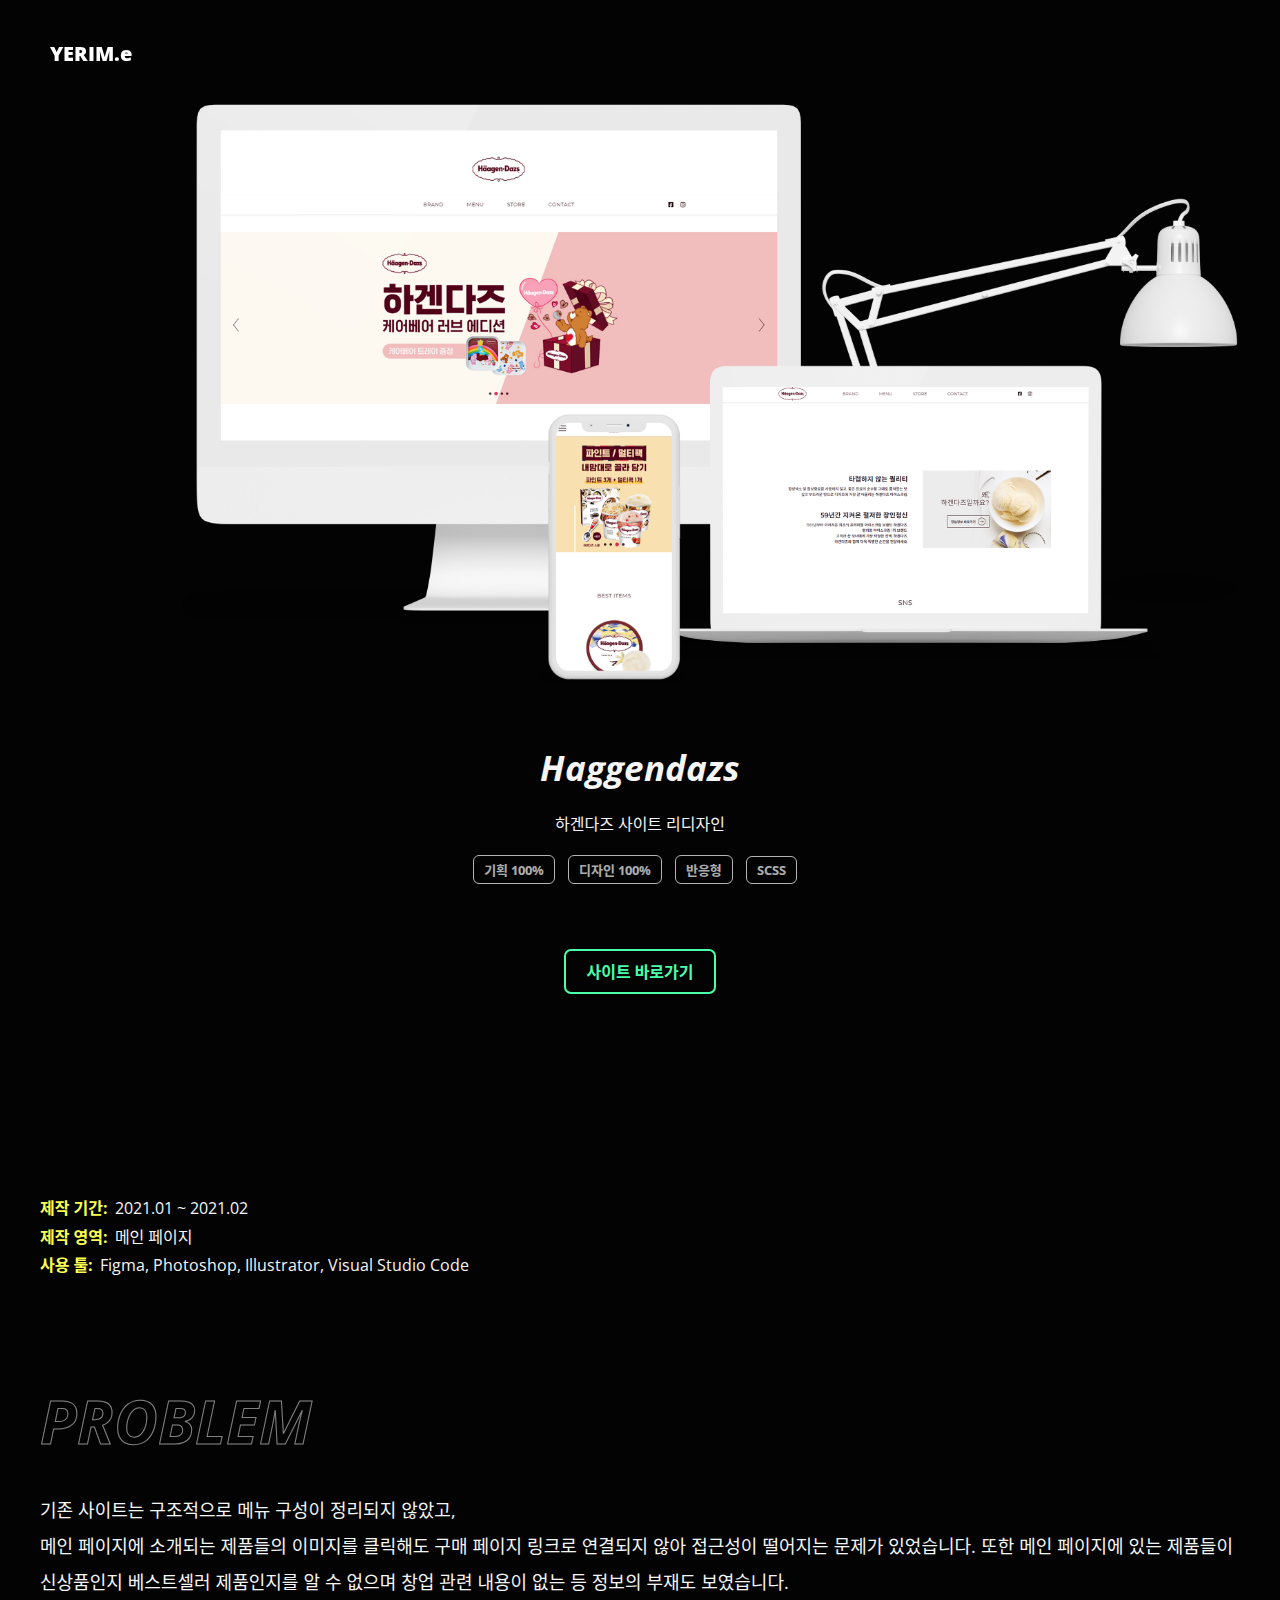
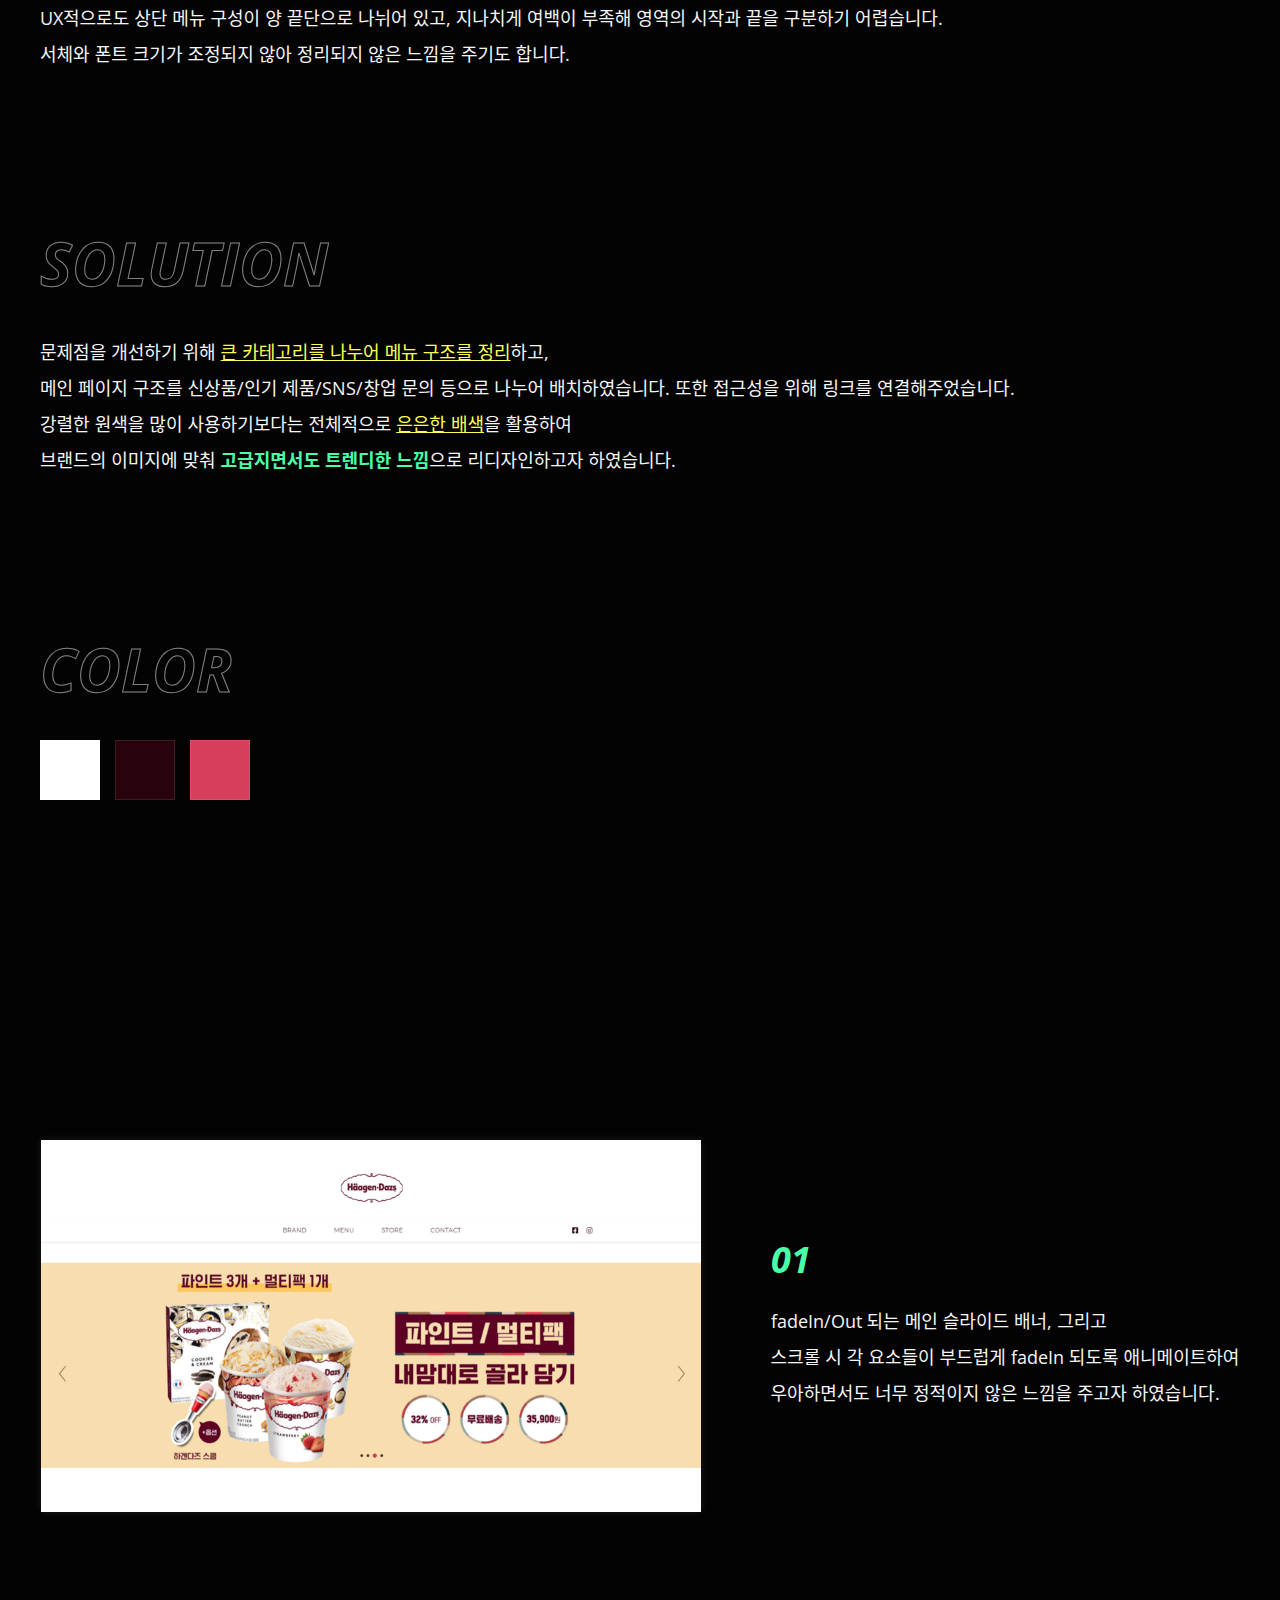
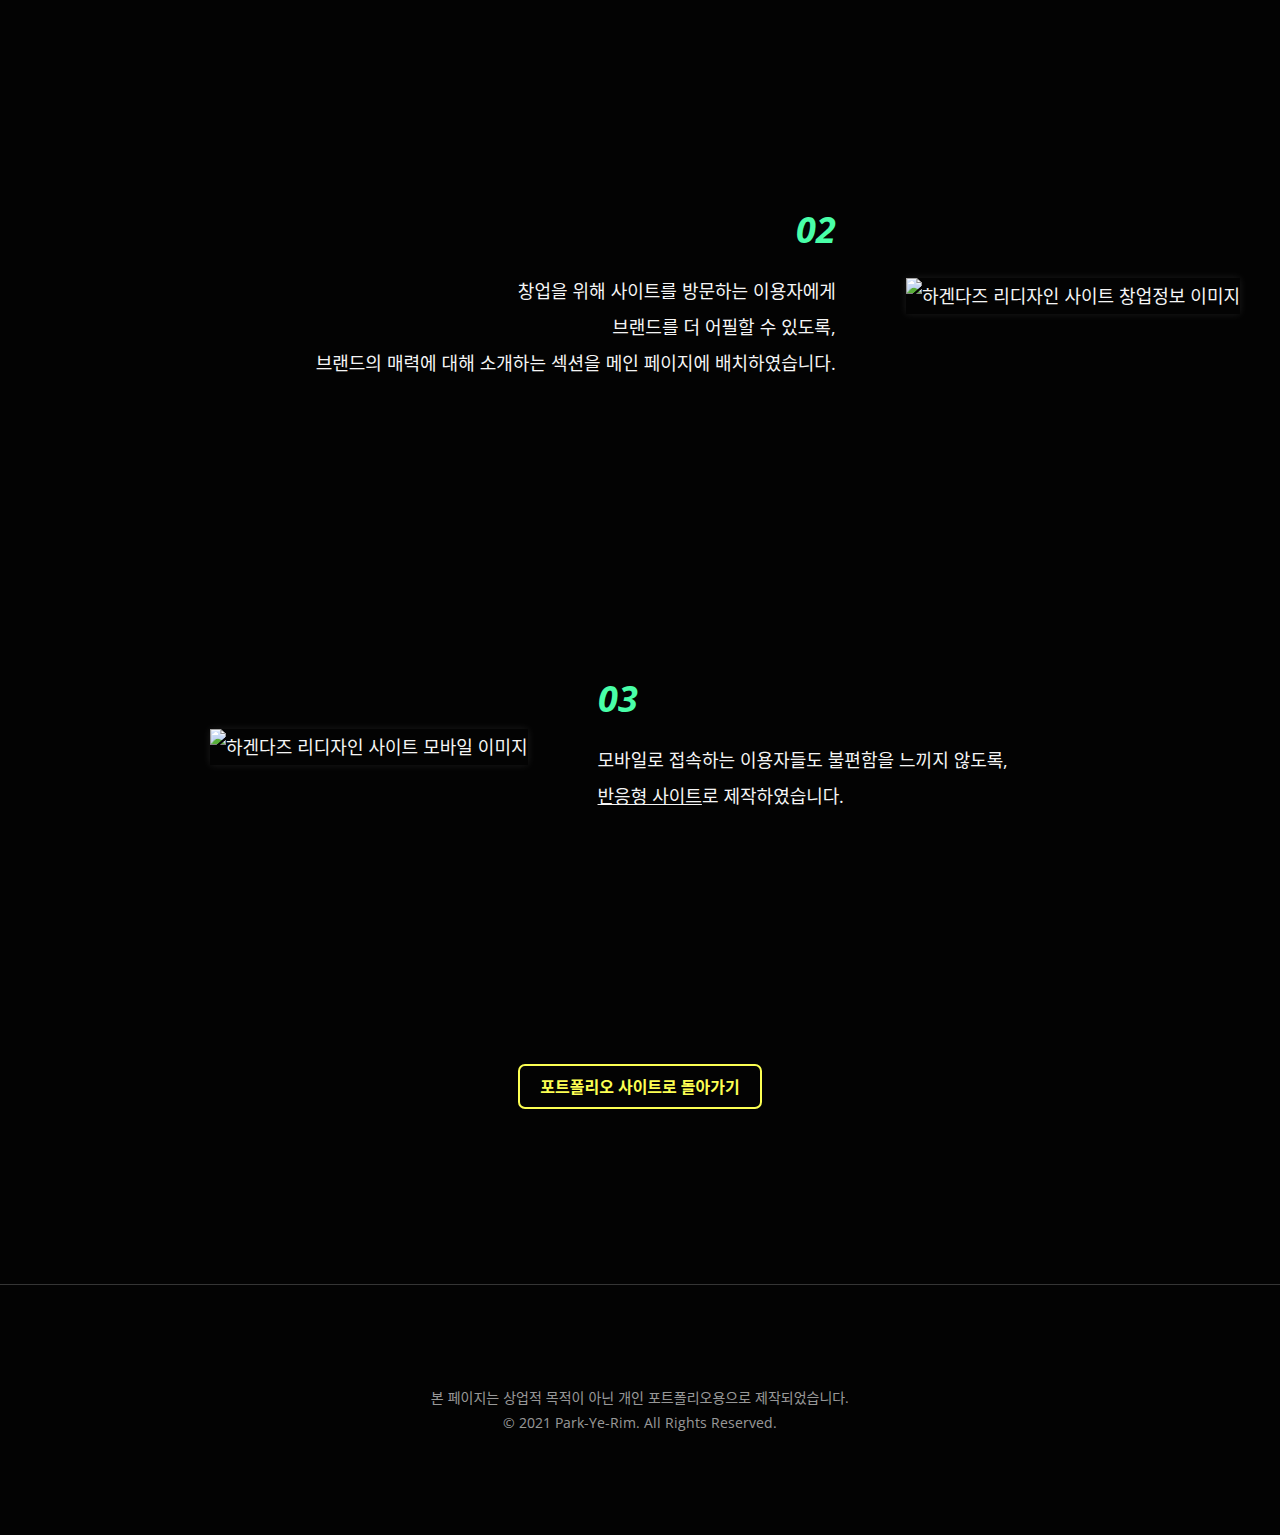
==== commit 58e1feeb: "모바일 헤더 sns button 애니메이션 추가" ====
--- a/work/site01.html
+++ b/work/site01.html
@@ -33,7 +33,7 @@
     <header id ="main-header" class="flex flex-ai-c flex-jc-b">
         <div class="logo"><a href="/">YERIM.e</a></div>
         <div class="sns-btn">
-            <div class="dot flex flex-d-c flex-jc-c mb-s"><span></span><span></span><span></span></div>
+            <div class="dot flex flex-d-c flex-jc-c mb-s"><span></span><span></span><span></span><span></span><span></span></div>
             <ul class="sns flex flex-jc-c flex-ai-c">            
                 <li><a href="#"><i class="fab fa-instagram"></i></a></li>
                 <li><a target="_blank" href="https://github.com/Kimbangul"><i class="fab fa-github"></i></a></li>
@@ -46,7 +46,7 @@
 
 <div id="contents" class="wrap">
     <section id="sub-main" class="sub-section flex flex-ai-c">
-        <div class="con">
+        <div class="con flex flex-d-c flex-jc-c">
             <div class="img-box">
                 <img src="../img/site01_2.png" alt="하겐다즈 리디자인 사이트 목업 이미지">
             </div>
@@ -56,7 +56,7 @@
                 <ul class="tag-list">
                     <li class="tag">기획 100%</li>
                     <li class="tag">디자인 100%</li>
-                    <li class="tag">빈응형</li>
+                    <li class="tag">반응형</li>
                     <li class="tag">SCSS</li>
                 </ul>
             </div>
@@ -71,7 +71,7 @@
             <ul class="site-info flex flex-d-c flex-ai-c">
                 <li><span class="bold">제작 기간: </span>2021.01 ~ 2021.02</li>
                 <li><span class="bold">제작 영역: </span>메인 페이지</li>
-                <li><span class="bold">사용 툴: </span>Photoshop, Illustrator, Visual Studio Code</li>
+                <li><span class="bold">사용 툴: </span>Figma, Photoshop, Illustrator, Visual Studio Code</li>
                 
             </ul>
         </div>
@@ -111,12 +111,12 @@
         </div>
     </section>
     <section id="detail" class="sub-section">
-        <div class="con">
+        <div class="con flex flex-d-c">
             <div class="row flex flex-ai-c flex-jc-c">
                
                 <div class="img-box">
                     <img src="../img/site01_3.png" alt="하겐다즈 리디자인 사이트 슬라이드 배너 이미지">
-                    <img src="../img/site01_4.png" class="sub-img" alt="하겐다즈 리디자인 사이트 섹션 이미지">
+                    <!-- <img src="../img/site01_4.png" class="sub-img" alt="하겐다즈 리디자인 사이트 섹션 이미지"> -->
                 </div>
 
                 <div class="text-con">
@@ -130,15 +130,14 @@
                 </div>
                
             </div>
-            <div class="row  flex flex-ai-c flex-jc-c">
+            <div class="row  flex flex-ai-c flex-jc-e">
                 
-                <div class="img-box">
-                    <img src="../img/site01_3.png" alt="하겐다즈 리디자인 사이트 슬라이드 배너 이미지">
+                <div class="img-box portrait-img">
+                    <img  src="../img/site01_5.png" alt="하겐다즈 리디자인 사이트 창업정보 이미지">
                 </div>
                 <div class="text-con">
                     <div class="num">02</div>
                     <p class="text-box">
-                    
                         창업을 위해 사이트를 방문하는 이용자에게 <br> 브랜드를 더 어필할 수 있도록, <br>
                         브랜드의 매력에 대해 소개하는 섹션을 메인 페이지에 배치하였습니다.
                     </p>
@@ -146,10 +145,9 @@
                 
             </div>
 
-            <div class="row flex flex-ai-c flex-jc-c">
-               
-                <div class="img-box">
-                    <img src="../img/site01_3.png" alt="하겐다즈 리디자인 사이트 슬라이드 배너 이미지">
+            <div class="row flex flex-ai-c">
+                <div class="img-box mb-img">
+                    <img src="../img/site01_6.png" alt="하겐다즈 리디자인 사이트 모바일 이미지">
                 </div>
                 <div class="text-con">
                     <div class="num">03</div>
@@ -163,7 +161,7 @@
 
             <div class="link-btn">
                 <div class="link-box flex flex-jc-c flex-ai-c">
-                    <a class="flex flex-ai-c flex-jc-c" href="/" >포트폴리오 사이트로 돌아가기</a>
+                    <a class="flex flex-ai-c flex-jc-c" href="../" >포트폴리오 사이트로 돌아가기</a>
                 </div>
             </div>
         </div>
--- a/css/style.css
+++ b/css/style.css
@@ -195,6 +195,31 @@
   100% {
     -webkit-transform: rotate(0deg);
             transform: rotate(0deg); } }
+@-webkit-keyframes typing {
+  from {
+    width: 0; }
+  to {
+    width: 100%; } }
+@keyframes typing {
+  from {
+    width: 0; }
+  to {
+    width: 100%; } }
+@-webkit-keyframes blink-cursor {
+  from, to {
+    border-color: transparent; }
+  50% {
+    border-color: #fff; } }
+@keyframes blink-cursor {
+  from, to {
+    border-color: transparent; }
+  50% {
+    border-color: #fff; } }
+.typing {
+  border-right: .15em solid #fff;
+  -webkit-animation: typing 3.5s steps(40, end), blink-caret 0.75s step-end infinite;
+          animation: typing 3.5s steps(40, end), blink-caret 0.75s step-end infinite; }
+
 .con {
   max-width: 1200px;
   margin: 0 auto; }
@@ -214,48 +239,59 @@
     border: 1px solid #fff;
     opacity: 0.7; }
 
-.link-box a {
-  min-width: 150px;
-  padding: 0 20px;
-  height: 45px;
-  font-size: 1.6em;
-  border-radius: 7px;
-  -webkit-transform: scale(1);
-          transform: scale(1);
-  -webkit-transition: background 0.3s, color 0.3s, -webkit-transform 0.3s;
-  transition: background 0.3s, color 0.3s, -webkit-transform 0.3s;
-  transition: transform 0.3s, background 0.3s, color 0.3s;
-  transition: transform 0.3s, background 0.3s, color 0.3s, -webkit-transform 0.3s;
-  margin-right: 0px;
-  border: 2px solid #49FFA8;
-  color: #49FFA8;
-  font-weight: 700;
-  display: -webkit-box;
-  display: -ms-flexbox;
-  display: flex;
-  -webkit-box-align: center;
-      -ms-flex-align: center;
-          align-items: center;
-  -webkit-box-pack: center;
-      -ms-flex-pack: center;
-          justify-content: center; }
-  .link-box a:hover {
-    -webkit-transform: scale(0.9);
-            transform: scale(0.9);
-    color: #030303;
-    background-color: #49FFA8; }
+.link-box {
+  display: inline-block; }
+  .link-box a {
+    min-width: 150px;
+    padding: 0 20px;
+    height: 45px;
+    font-size: 1.6em;
+    border-radius: 7px;
+    -webkit-transform: scale(1);
+            transform: scale(1);
+    -webkit-transition: background 0.3s, color 0.3s, -webkit-transform 0.3s;
+    transition: background 0.3s, color 0.3s, -webkit-transform 0.3s;
+    transition: transform 0.3s, background 0.3s, color 0.3s;
+    transition: transform 0.3s, background 0.3s, color 0.3s, -webkit-transform 0.3s;
+    margin-right: 0px;
+    border: 2px solid #49FFA8;
+    color: #49FFA8;
+    font-weight: 700;
+    display: -webkit-box;
+    display: -ms-flexbox;
+    display: flex;
+    -webkit-box-align: center;
+        -ms-flex-align: center;
+            align-items: center;
+    -webkit-box-pack: center;
+        -ms-flex-pack: center;
+            justify-content: center;
+    text-align: center; }
+    .link-box a:hover {
+      -webkit-transform: scale(0.9);
+              transform: scale(0.9);
+      color: #030303;
+      background-color: #49FFA8; }
+    @media (min-width: 2000px) {
+      .link-box a {
+        min-width: 200px;
+        height: 55px; } }
 
 .site-title {
   font-size: 4em;
   font-weight: 700;
   font-style: italic;
-  line-height: 1.3em; }
+  line-height: 1.3em;
+  word-break: keep-all; }
   @media (max-width: 700px) {
     .site-title {
-      font-size: 3.2em; } }
+      font-size: 3.2em !important; } }
   @media (max-width: 500px) {
     .site-title {
-      font-size: 2.8em; } }
+      font-size: 2.8em !important; } }
+  @media (max-width: 400px) {
+    .site-title {
+      font-size: 2.6em !important; } }
 
 .sub-title {
   font-size: 1.8em;
@@ -335,6 +371,11 @@
       -ms-flex-pack: justify;
           justify-content: space-between; }
 
+.flex-jc-e {
+  -webkit-box-pack: end;
+      -ms-flex-pack: end;
+          justify-content: flex-end; }
+
 .flex-d-c {
   -webkit-box-orient: vertical;
   -webkit-box-direction: normal;
@@ -365,11 +406,9 @@
 #fp-nav ul li:hover a.active span,
 .fp-slidesNav ul li a.active span,
 .fp-slidesNav ul li:hover a.active span {
-  background: #49FFA8;
   opacity: 1; }
 
 #fp-nav ul li .fp-tooltip {
-  color: #49FFA8;
   font-weight: 600; }
 
 #fp-nav ul li:last-child {
@@ -381,7 +420,8 @@
   font-family: 'Open Sans', 'Noto Sans CJK KR', sans-serif;
   background: #030303;
   color: #F5F5F5;
-  overflow-x: hidden !important; }
+  overflow-x: hidden !important;
+  min-width: 280px; }
 
 section {
   min-height: 100vh; }
@@ -415,25 +455,38 @@
   #main-header > .sns-btn {
     position: relative;
     -ms-flex-item-align: center;
-        align-self: center;
-    padding: 0 20px;
-    margin-right: -20px; }
+        align-self: center; }
     #main-header > .sns-btn > div.dot {
-      -webkit-box-orient: vertical;
-      -webkit-box-direction: normal;
-          -ms-flex-direction: column;
-              flex-direction: column;
-      pointer-events: none; }
+      position: relative;
+      pointer-events: none;
+      width: 20px;
+      height: 20px; }
       #main-header > .sns-btn > div.dot > span {
-        position: relative;
         display: inline-block;
-        width: 3px;
-        height: 3px;
+        position: absolute;
+        top: 50%;
+        left: 50%;
+        -webkit-transform: translate(-50%, -50%);
+                transform: translate(-50%, -50%);
+        -webkit-transform-origin: center;
+                transform-origin: center;
+        width: 2px;
+        height: 2px;
         background: #fff;
-        border-radius: 100%;
-        margin-bottom: 3px; }
-        #main-header > .sns-btn > div.dot > span:last-child {
+        border-radius: 100%; }
+        #main-header > .sns-btn > div.dot > span:first-child {
+          top: 6px; }
+        #main-header > .sns-btn > div.dot > span:nth-child(3) {
+          top: 14px;
           margin-bottom: 0; }
+        #main-header > .sns-btn > div.dot > span:nth-child(4) {
+          top: 6px; }
+        #main-header > .sns-btn > div.dot > span:nth-child(5) {
+          top: 14px; }
+        #main-header > .sns-btn > div.dot > span:nth-child(4), #main-header > .sns-btn > div.dot > span:nth-child(5) {
+          opacity: 1;
+          -webkit-transition: opacity 0.3s, margin 0.3s;
+          transition: opacity 0.3s, margin 0.3s; }
     #main-header > .sns-btn ul.sns > li > a {
       font-size: 0.8em;
       padding: 0 10px;
@@ -444,6 +497,16 @@
         color: #49FFA8; }
       #main-header > .sns-btn ul.sns > li > a > i {
         pointer-events: none; }
+    #main-header > .sns-btn.active > div.dot > span:first-child {
+      margin-left: -4px; }
+    #main-header > .sns-btn.active > div.dot > span:nth-child(3) {
+      margin-left: 4px; }
+    #main-header > .sns-btn.active > div.dot > span:nth-child(4) {
+      opacity: 1;
+      margin-left: 4px; }
+    #main-header > .sns-btn.active > div.dot > span:nth-child(5) {
+      opacity: 1;
+      margin-left: -4px; }
 
 #video-bg {
   position: absolute;
@@ -571,12 +634,17 @@
               align-items: center;
       -webkit-box-pack: center;
           -ms-flex-pack: center;
-              justify-content: center; }
+              justify-content: center;
+      text-align: center; }
       #about-me div.con > div.text-box > div.introduction > div.link-box > a:hover {
         -webkit-transform: scale(0.9);
                 transform: scale(0.9);
         color: #030303;
         background-color: #49FFA8; }
+      @media (min-width: 2000px) {
+        #about-me div.con > div.text-box > div.introduction > div.link-box > a {
+          min-width: 200px;
+          height: 55px; } }
   #about-me div.con > div.text-box > div.introduction > ul.career-list {
     font-size: 1.4em;
     opacity: 0;
@@ -610,7 +678,7 @@
   #skills div.con > div.text-box > p {
     font-weight: 600;
     font-size: 4em;
-    line-height: 1.3em;
+    line-height: 1.5em;
     margin-right: 120px; }
     #skills div.con > div.text-box > p > .icon {
       font-size: 1.3em;
@@ -751,80 +819,58 @@
 #work .con {
   position: relative;
   margin-bottom: 10px; }
-  #work .con div.work-wrap .work > .num {
-    font-size: 2em;
-    font-weight: 700;
-    padding-bottom: 7px;
-    margin-bottom: 30px;
-    position: relative; }
-    #work .con div.work-wrap .work > .num::after {
-      content: "";
-      bottom: 0;
-      left: 50%;
-      -webkit-transform: translate(-50%, -50%);
-              transform: translate(-50%, -50%);
-      display: block;
-      position: absolute;
-      width: 30px;
-      height: 1px;
-      background-color: #fff; }
-  #work .con div.work-wrap .work > div.img-box {
-    max-width: 500px;
-    padding: 20px;
-    margin-left: 30px;
-    display: -webkit-box;
-    display: -ms-flexbox;
-    display: flex;
-    -webkit-box-align: center;
-        -ms-flex-align: center;
-            align-items: center;
-    -webkit-animation: up-down-ani 1.5s ease-in-out 2s infinite alternate both;
-            animation: up-down-ani 1.5s ease-in-out 2s infinite alternate both; }
-  #work .con div.work-wrap .work > div.text-box {
-    margin-left: 70px;
-    padding-right: 20px; }
-    #work .con div.work-wrap .work > div.text-box > .title-con {
-      -webkit-box-align: end;
-          -ms-flex-align: end;
-              align-items: end; }
-      #work .con div.work-wrap .work > div.text-box > .title-con > .sub-title {
-        margin: 15px 0; }
-    #work .con div.work-wrap .work > div.text-box > p {
-      font-size: 1.8em;
-      line-height: 2em; }
-    #work .con div.work-wrap .work > div.text-box > .link-box {
-      margin: 50px 0; }
-      #work .con div.work-wrap .work > div.text-box > .link-box > a {
-        min-width: 150px;
-        padding: 0 20px;
-        height: 45px;
-        font-size: 1.6em;
-        border-radius: 7px;
-        -webkit-transform: scale(1);
-                transform: scale(1);
-        -webkit-transition: background 0.3s, color 0.3s, -webkit-transform 0.3s;
-        transition: background 0.3s, color 0.3s, -webkit-transform 0.3s;
-        transition: transform 0.3s, background 0.3s, color 0.3s;
-        transition: transform 0.3s, background 0.3s, color 0.3s, -webkit-transform 0.3s;
-        margin-right: 20px;
-        border: 2px solid #FCFF52;
-        color: #FCFF52;
-        font-weight: 700;
-        display: -webkit-box;
-        display: -ms-flexbox;
-        display: flex;
-        -webkit-box-align: center;
-            -ms-flex-align: center;
-                align-items: center;
-        -webkit-box-pack: center;
-            -ms-flex-pack: center;
-                justify-content: center; }
-        #work .con div.work-wrap .work > div.text-box > .link-box > a:hover {
-          -webkit-transform: scale(0.9);
-                  transform: scale(0.9);
-          color: #030303;
-          background-color: #FCFF52; }
-        #work .con div.work-wrap .work > div.text-box > .link-box > a:nth-child(2n) {
+  #work .con div.work-wrap .work {
+    -webkit-transform: translateY(-30px);
+            transform: translateY(-30px);
+    opacity: 0;
+    -webkit-transition: opacity 0.3s, -webkit-transform 0.3s;
+    transition: opacity 0.3s, -webkit-transform 0.3s;
+    transition: transform 0.3s, opacity 0.3s;
+    transition: transform 0.3s, opacity 0.3s, -webkit-transform 0.3s; }
+    #work .con div.work-wrap .work > .num {
+      font-size: 2em;
+      font-weight: 700;
+      padding-bottom: 7px;
+      margin-bottom: 30px;
+      position: relative; }
+      #work .con div.work-wrap .work > .num::after {
+        content: "";
+        bottom: 0;
+        left: 50%;
+        -webkit-transform: translate(-50%, -50%);
+                transform: translate(-50%, -50%);
+        display: block;
+        position: absolute;
+        width: 30px;
+        height: 1px;
+        background-color: #fff; }
+    #work .con div.work-wrap .work > div.img-box {
+      max-width: 500px;
+      padding: 20px;
+      margin-left: 30px;
+      display: -webkit-box;
+      display: -ms-flexbox;
+      display: flex;
+      -webkit-box-align: center;
+          -ms-flex-align: center;
+              align-items: center;
+      -webkit-animation: up-down-ani 1.5s ease-in-out 2s infinite alternate both;
+              animation: up-down-ani 1.5s ease-in-out 2s infinite alternate both; }
+    #work .con div.work-wrap .work > div.text-box {
+      margin-left: 70px;
+      padding-right: 20px; }
+      #work .con div.work-wrap .work > div.text-box > .title-con {
+        -webkit-box-align: end;
+            -ms-flex-align: end;
+                align-items: end; }
+        #work .con div.work-wrap .work > div.text-box > .title-con > .sub-title {
+          margin: 15px 0; }
+      #work .con div.work-wrap .work > div.text-box > p {
+        font-size: 1.8em;
+        line-height: 2em; }
+      #work .con div.work-wrap .work > div.text-box > .link-box {
+        margin: 50px 0; }
+        #work .con div.work-wrap .work > div.text-box > .link-box > a {
           min-width: 150px;
           padding: 0 20px;
           height: 45px;
@@ -837,8 +883,8 @@
           transition: transform 0.3s, background 0.3s, color 0.3s;
           transition: transform 0.3s, background 0.3s, color 0.3s, -webkit-transform 0.3s;
           margin-right: 20px;
-          border: 2px solid #49FFA8;
-          color: #49FFA8;
+          border: 2px solid #FCFF52;
+          color: #FCFF52;
           font-weight: 700;
           display: -webkit-box;
           display: -ms-flexbox;
@@ -848,12 +894,52 @@
                   align-items: center;
           -webkit-box-pack: center;
               -ms-flex-pack: center;
-                  justify-content: center; }
-          #work .con div.work-wrap .work > div.text-box > .link-box > a:nth-child(2n):hover {
+                  justify-content: center;
+          text-align: center; }
+          #work .con div.work-wrap .work > div.text-box > .link-box > a:hover {
             -webkit-transform: scale(0.9);
                     transform: scale(0.9);
             color: #030303;
-            background-color: #49FFA8; }
+            background-color: #FCFF52; }
+          @media (min-width: 2000px) {
+            #work .con div.work-wrap .work > div.text-box > .link-box > a {
+              min-width: 200px;
+              height: 55px; } }
+          #work .con div.work-wrap .work > div.text-box > .link-box > a:nth-child(2n) {
+            min-width: 150px;
+            padding: 0 20px;
+            height: 45px;
+            font-size: 1.6em;
+            border-radius: 7px;
+            -webkit-transform: scale(1);
+                    transform: scale(1);
+            -webkit-transition: background 0.3s, color 0.3s, -webkit-transform 0.3s;
+            transition: background 0.3s, color 0.3s, -webkit-transform 0.3s;
+            transition: transform 0.3s, background 0.3s, color 0.3s;
+            transition: transform 0.3s, background 0.3s, color 0.3s, -webkit-transform 0.3s;
+            margin-right: 20px;
+            border: 2px solid #49FFA8;
+            color: #49FFA8;
+            font-weight: 700;
+            display: -webkit-box;
+            display: -ms-flexbox;
+            display: flex;
+            -webkit-box-align: center;
+                -ms-flex-align: center;
+                    align-items: center;
+            -webkit-box-pack: center;
+                -ms-flex-pack: center;
+                    justify-content: center;
+            text-align: center; }
+            #work .con div.work-wrap .work > div.text-box > .link-box > a:nth-child(2n):hover {
+              -webkit-transform: scale(0.9);
+                      transform: scale(0.9);
+              color: #030303;
+              background-color: #49FFA8; }
+            @media (min-width: 2000px) {
+              #work .con div.work-wrap .work > div.text-box > .link-box > a:nth-child(2n) {
+                min-width: 200px;
+                height: 55px; } }
   #work .con .fp-controlArrow {
     opacity: 0.3;
     -webkit-transition: opacity 0.5s;
@@ -870,9 +956,12 @@
       border-width: 20px 0 20px 14px;
       -webkit-animation: next-ani 0.7s ease-in-out 0s infinite alternate both;
               animation: next-ani 0.7s ease-in-out 0s infinite alternate both; }
-#work.active .con > ul.site-list {
-  -webkit-animation: fade-up-transform 3s ease-in-out 0s 1 alternate both;
-          animation: fade-up-transform 3s ease-in-out 0s 1 alternate both; }
+#work.active .con div.work-wrap .work {
+  -webkit-transform: translateY(0px);
+          transform: translateY(0px);
+  opacity: 1;
+  -webkit-animation: fade-up-transform 3s ease-in-out 0s 1 alternate backwards;
+          animation: fade-up-transform 3s ease-in-out 0s 1 alternate backwards; }
 
 #design div.con > ul.gallery {
   -ms-flex-wrap: wrap;
@@ -1036,6 +1125,7 @@
     -webkit-box-pack: center;
         -ms-flex-pack: center;
             justify-content: center;
+    text-align: center;
     opacity: 0;
     -webkit-transition: opacity 0.3s 0s;
     transition: opacity 0.3s 0s; }
@@ -1044,6 +1134,10 @@
               transform: scale(0.9);
       color: #030303;
       background-color: #FCFF52; }
+    @media (min-width: 2000px) {
+      #contact div.con > div.text-box > div.link-box > a {
+        min-width: 200px;
+        height: 55px; } }
     #contact div.con > div.text-box > div.link-box > a:nth-child(2) {
       min-width: 150px;
       padding: 0 20px;
@@ -1068,12 +1162,17 @@
               align-items: center;
       -webkit-box-pack: center;
           -ms-flex-pack: center;
-              justify-content: center; }
+              justify-content: center;
+      text-align: center; }
       #contact div.con > div.text-box > div.link-box > a:nth-child(2):hover {
         -webkit-transform: scale(0.9);
                 transform: scale(0.9);
         color: #030303;
         background-color: #49FFA8; }
+      @media (min-width: 2000px) {
+        #contact div.con > div.text-box > div.link-box > a:nth-child(2) {
+          min-width: 200px;
+          height: 55px; } }
     #contact div.con > div.text-box > div.link-box > a > i {
       margin-right: 10px; }
 #contact.active div.con > div.text-box > p:nth-of-type(2) {
@@ -1121,9 +1220,10 @@
 .sub-section .tag-list {
   margin: 0px 0 15px 0; }
 .sub-section .link-btn {
-  margin-top: 50px; }
+  margin-top: 50px;
+  display: inline-block; }
   .sub-section .link-btn:last-child {
-    margin-top: 0; }
+    margin: 0 auto; }
     .sub-section .link-btn:last-child a {
       min-width: 150px;
       padding: 0 20px;
@@ -1148,16 +1248,21 @@
               align-items: center;
       -webkit-box-pack: center;
           -ms-flex-pack: center;
-              justify-content: center; }
+              justify-content: center;
+      text-align: center; }
       .sub-section .link-btn:last-child a:hover {
         -webkit-transform: scale(0.9);
                 transform: scale(0.9);
         color: #030303;
         background-color: #FCFF52; }
+      @media (min-width: 2000px) {
+        .sub-section .link-btn:last-child a {
+          min-width: 200px;
+          height: 55px; } }
 .sub-section .site-info {
   font-size: 1.6em;
   line-height: 1.8em;
-  margin: 100px 0 100px 0;
+  margin: 200px 0 100px 0;
   display: inline-block; }
   .sub-section .site-info > li > span {
     display: inline-block;
@@ -1178,16 +1283,19 @@
     color: #49FFA8; }
     .sub-section#site-description .text-box > span.underline {
       color: #FCFF52; }
-.sub-section#site-description div.color > ul.color-list > li.color {
-  width: 60px;
-  height: 60px;
-  border: 1px solid rgba(255, 255, 255, 0.1);
-  background-color: attr(data-color);
-  margin-right: 15px; }
+.sub-section#site-description div.color > ul.color-list {
+  -ms-flex-wrap: wrap;
+      flex-wrap: wrap; }
+  .sub-section#site-description div.color > ul.color-list > li.color {
+    width: 60px;
+    height: 60px;
+    border: 1px solid rgba(255, 255, 255, 0.1);
+    margin-right: 15px;
+    margin-bottom: 15px; }
 .sub-section#detail {
   margin: 175px 0; }
   .sub-section#detail .row {
-    margin: 375px 0;
+    margin: 150px 0;
     font-size: 1.8em;
     line-height: 2em;
     position: relative; }
@@ -1200,6 +1308,11 @@
     .sub-section#detail .row .img-box {
       position: relative;
       max-width: 55%; }
+      .sub-section#detail .row .img-box.portrait-img {
+        max-width: 35%; }
+      .sub-section#detail .row .img-box.mb-img {
+        max-width: 35%;
+        margin-left: 250px; }
       .sub-section#detail .row .img-box img {
         width: 100%;
         -webkit-box-shadow: 0 0 8px rgba(255, 255, 255, 0.1);
@@ -1223,13 +1336,143 @@
       margin-left: 0;
       margin-right: 70px; }
     .sub-section#detail .row:nth-of-type(3) {
-      margin-bottom: 175px; }
-
+      margin-bottom: 250px; }
+
+@media (min-width: 2000px) {
+  html, body {
+    font-size: 12px; }
+
+  .con {
+    max-width: 1440px; }
+
+  #about-me div.con > div.text-box > div.introduction {
+    margin-top: 40px; }
+    #about-me div.con > div.text-box > div.introduction > p {
+      margin-bottom: 40px; }
+      #about-me div.con > div.text-box > div.introduction > p:nth-of-type(2) {
+        margin-bottom: 50px; }
+    #about-me div.con > div.text-box > div.introduction > div.link-box {
+      margin-bottom: 70px; }
+    #about-me div.con > div.text-box > div.introduction > ul.career-list {
+      font-size: 1.5em; }
+
+  #skills div.con > div.text-box > ul.skill-description > li {
+    margin: 40px 0; }
+    #skills div.con > div.text-box > ul.skill-description > li::before {
+      left: -45px; }
+  #skills div.con > div.text-box > p > .icon {
+    margin-top: 30px; }
+  #skills div.con > div.skill-list {
+    margin-top: 110px; }
+    #skills div.con > div.skill-list > ul.row > li.skill {
+      width: 65px;
+      margin: 0 15px; }
+
+  #works .con div.work-wrap .work > div.img-box {
+    margin-left: 10px;
+    padding: 0; }
+  #works .con div.work-wrap .work > div.text-box {
+    margin-left: 80px;
+    padding-right: 10px; }
+
+  #design div.con > p {
+    margin-top: 60px; }
+  #design div.con > ul.gallery > li {
+    width: 250px;
+    height: 250px; }
+
+  #contact div.con > div.text-box > p {
+    margin-bottom: 30px; }
+    #contact div.con > div.text-box > p:first-child {
+      margin-bottom: 60px; }
+  #contact div.con > div.text-box > div.link-box {
+    margin-top: 80px; }
+
+  .sub-section#site-description {
+    min-height: unset; } }
+@media (max-width: 1440px) {
+  .site-title {
+    font-size: 3.5em; }
+
+  .sub-title {
+    font-size: 1.6em; }
+
+  .tag-list {
+    margin: 30px 0 45px 0; }
+
+  #about-me div.con > div.text-box > .pr {
+    font-size: 2.8em; }
+  #about-me div.con > div.text-box > div.introduction > p {
+    font-size: 1.6em;
+    line-height: 1.8em; }
+
+  #skills div.con > div.text-box > p {
+    font-size: 3em; }
+  #skills div.con > div.text-box > ul.skill-description {
+    font-size: 1.6em; }
+
+  #work .con div.work-wrap .work > div.text-box > .title-con > .sub-title {
+    margin: 25px 0; }
+  #work .con div.work-wrap .work > div.text-box > p {
+    font-size: 1.6em;
+    line-height: 1.8em; }
+  #work .con div.work-wrap .work > div.text-box > .link-box {
+    margin: 60px 0; }
+
+  #design div.con > p {
+    font-size: 2.5em; }
+
+  #contact div.con > div.text-box > p {
+    font-size: 1.6em;
+    line-height: 1.8em; }
+
+  footer div.text-box {
+    font-size: 1.4em; }
+
+  .sub-section#detail .row .img-box.mb-img {
+    margin-left: 170px; } }
 @media (max-width: 1200px) {
   .con {
     max-width: 768px;
     padding-left: 50px;
-    padding-right: 50px; } }
+    padding-right: 50px; }
+
+  .sub-section {
+    min-height: unset; }
+    .sub-section .site-info {
+      margin: 100px 0 50px 0;
+      text-align: center; }
+      .sub-section .site-info > li {
+        margin-bottom: 7px; }
+    .sub-section#detail {
+      margin: 180px 0; }
+      .sub-section#detail .row {
+        -webkit-box-orient: vertical;
+        -webkit-box-direction: normal;
+            -ms-flex-direction: column;
+                flex-direction: column;
+        margin: 120px 0; }
+        .sub-section#detail .row .img-box {
+          max-width: 100%; }
+          .sub-section#detail .row .img-box.portrait-img {
+            max-width: 100%; }
+          .sub-section#detail .row .img-box.mb-img {
+            margin-left: 0;
+            max-width: 100%; }
+        .sub-section#detail .row .text-con {
+          margin: 0;
+          margin-top: 70px;
+          -ms-flex-item-align: center;
+              align-self: center;
+          text-align: center;
+          -webkit-box-ordinal-group: 3;
+              -ms-flex-order: 2;
+                  order: 2; }
+        .sub-section#detail .row:nth-of-type(2) .text-con {
+          text-align: center;
+          margin-right: 0; }
+        .sub-section#detail .row:nth-of-type(3) {
+          margin-bottom: 120px; } }
 @media (max-width: 1080px) {
   #main > div.fp-tableCell div.con > div.main-img {
     min-width: 480px; }
@@ -1301,10 +1544,20 @@
   #contact div.con > div.text-box > p {
     font-size: 1.8em; }
     #contact div.con > div.text-box > p:first-child {
-      margin-bottom: 70px; } }
+      margin-bottom: 70px; }
+
+  .sub-section#site-description {
+    margin-top: 100px; } }
 @media (max-width: 1000px) {
   section:not(#main) {
     margin: 300px 0; }
+    section:not(#main)#contact {
+      margin-bottom: 0px; }
+    section:not(#main)#sub-main {
+      min-height: 100vh;
+      margin: 0; }
+    section:not(#main)#site-description {
+      margin: 0; }
 
   .section-title {
     font-size: 7em;
@@ -1538,6 +1791,9 @@
     .section-title::before {
       opacity: 0.4; }
 
+  .site-title {
+    font-size: 3em; }
+
   #fp-nav.fp-left {
     left: 10px; }
 
@@ -1640,9 +1896,11 @@
   #work .con div.work-wrap .work > div.img-box {
     max-width: 250px; }
   #work .con div.work-wrap .work > div.text-box > p {
-    text-align: center; }
+    text-align: center;
+    font-size: 1.5em; }
   #work .con div.work-wrap .work > div.text-box > .title-con > h3.site-title {
-    margin-top: 15px; }
+    margin-top: 15px;
+    font-size: 3em; }
   #work .con div.work-wrap .work > div.text-box > .title-con > .sub-title {
     margin: 15px 0; }
   #work .con div.work-wrap .work > div.text-box > .link-box {
@@ -1655,6 +1913,8 @@
         margin-right: 0;
         width: 180px;
         height: 45px; }
+  #work .con div.work-wrap .work > div.text-box > .tag-list {
+    margin: 100px 0 0 0; }
   #work .con .fp-controlArrow {
     display: none; }
   #work .section-title {
@@ -1692,7 +1952,8 @@
     top: -100px; }
 
   #contact div.con > div.text-box > p {
-    margin-bottom: 30px; }
+    margin-bottom: 30px;
+    font-size: 1.5em; }
     #contact div.con > div.text-box > p:first-child {
       font-size: 2.5em;
       margin-bottom: 70px; }
@@ -1714,7 +1975,53 @@
     top: -100px; }
 
   footer div.text-box {
-    font-size: 1.2em; } }
+    font-size: 1.2em; }
+
+  .sub-section .site-title {
+    margin-top: 7px;
+    text-align: center; }
+  .sub-section .sub-title {
+    margin-bottom: 25px;
+    font-size: 1.4em; }
+  .sub-section .tag-list {
+    display: -webkit-box;
+    display: -ms-flexbox;
+    display: flex;
+    -webkit-box-pack: center;
+        -ms-flex-pack: center;
+            justify-content: center;
+    -webkit-box-align: center;
+        -ms-flex-align: center;
+            align-items: center;
+    -ms-flex-wrap: wrap;
+        flex-wrap: wrap; }
+    .sub-section .tag-list > li {
+      font-size: 1.2em;
+      margin: 5px 5px; }
+  .sub-section .site-info {
+    font-size: 1.5em; }
+  .sub-section#sub-main {
+    padding: 80px 0; }
+  .sub-section#site-description h3 {
+    font-size: 4em; }
+  .sub-section#site-description .text-box {
+    font-size: 1.5em;
+    margin-bottom: 200px; }
+  .sub-section#site-description div.color > ul.color-list > li.color {
+    width: 50px;
+    height: 50px; }
+  .sub-section#detail {
+    margin-top: 0;
+    margin-bottom: 70px; }
+    .sub-section#detail .row {
+      font-size: 1.5em; }
+      .sub-section#detail .row:first-child {
+        margin-top: 0; }
+      .sub-section#detail .row .text-con {
+        text-align: left;
+        margin-top: 50px; }
+      .sub-section#detail .row:nth-of-type(2) .text-con {
+        text-align: left; } }
 @media (max-width: 450px) {
   #main > div.fp-tableCell div.con > div.main-img {
     min-width: 250px; }
@@ -1741,6 +2048,34 @@
   #design div.con > ul.gallery > li {
     margin: 18px 20px;
     width: 180px;
-    height: 180px; } }
+    height: 180px; }
+
+  .sub-section .tag-list > li {
+    font-size: 1em;
+    margin: 3px 3px;
+    padding: 2px 5px;
+    border-radius: 4px; }
+  .sub-section#detail .row .num {
+    margin-bottom: 20px; } }
+@media (max-width: 300px) {
+  body, html {
+    font-size: 8px; }
+
+  #about-me div.con > div.text-box > div.introduction > div.link-box {
+    margin-bottom: 50px; }
+  #about-me div.con > div.text-box > div.introduction > ul.carrer-list {
+    margin: 0px 0px 0px 15px; }
+
+  #skills div.con > div.text-box > ul.skill-description {
+    margin-left: 20px; }
+    #skills div.con > div.text-box > ul.skill-description > li::before {
+      left: -25px;
+      font-size: 1em; }
+
+  #work .fp-slidesContainer > .fp-slide {
+    margin-bottom: 200px; } }
+@media (max-width: 280px) {
+  html, body {
+    overflow-x: scroll; } }
 
 /*# sourceMappingURL=style.css.map */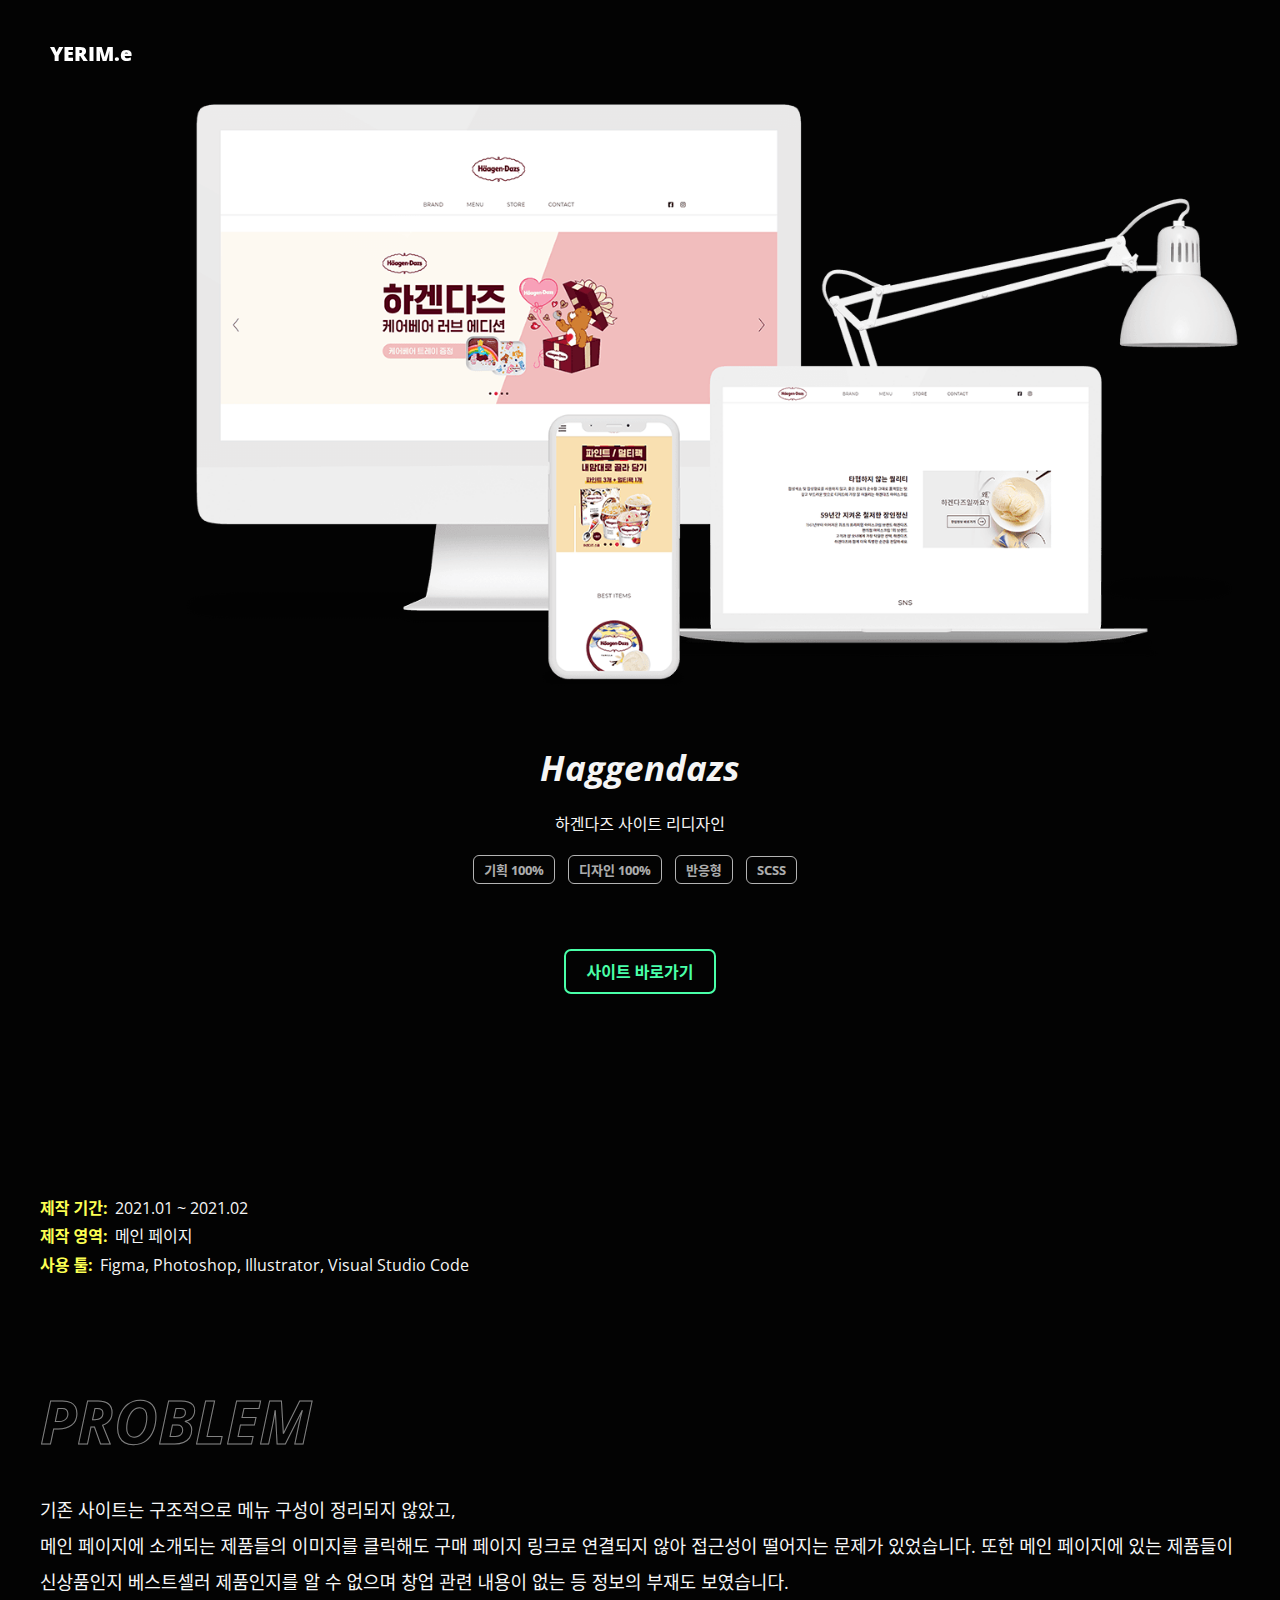
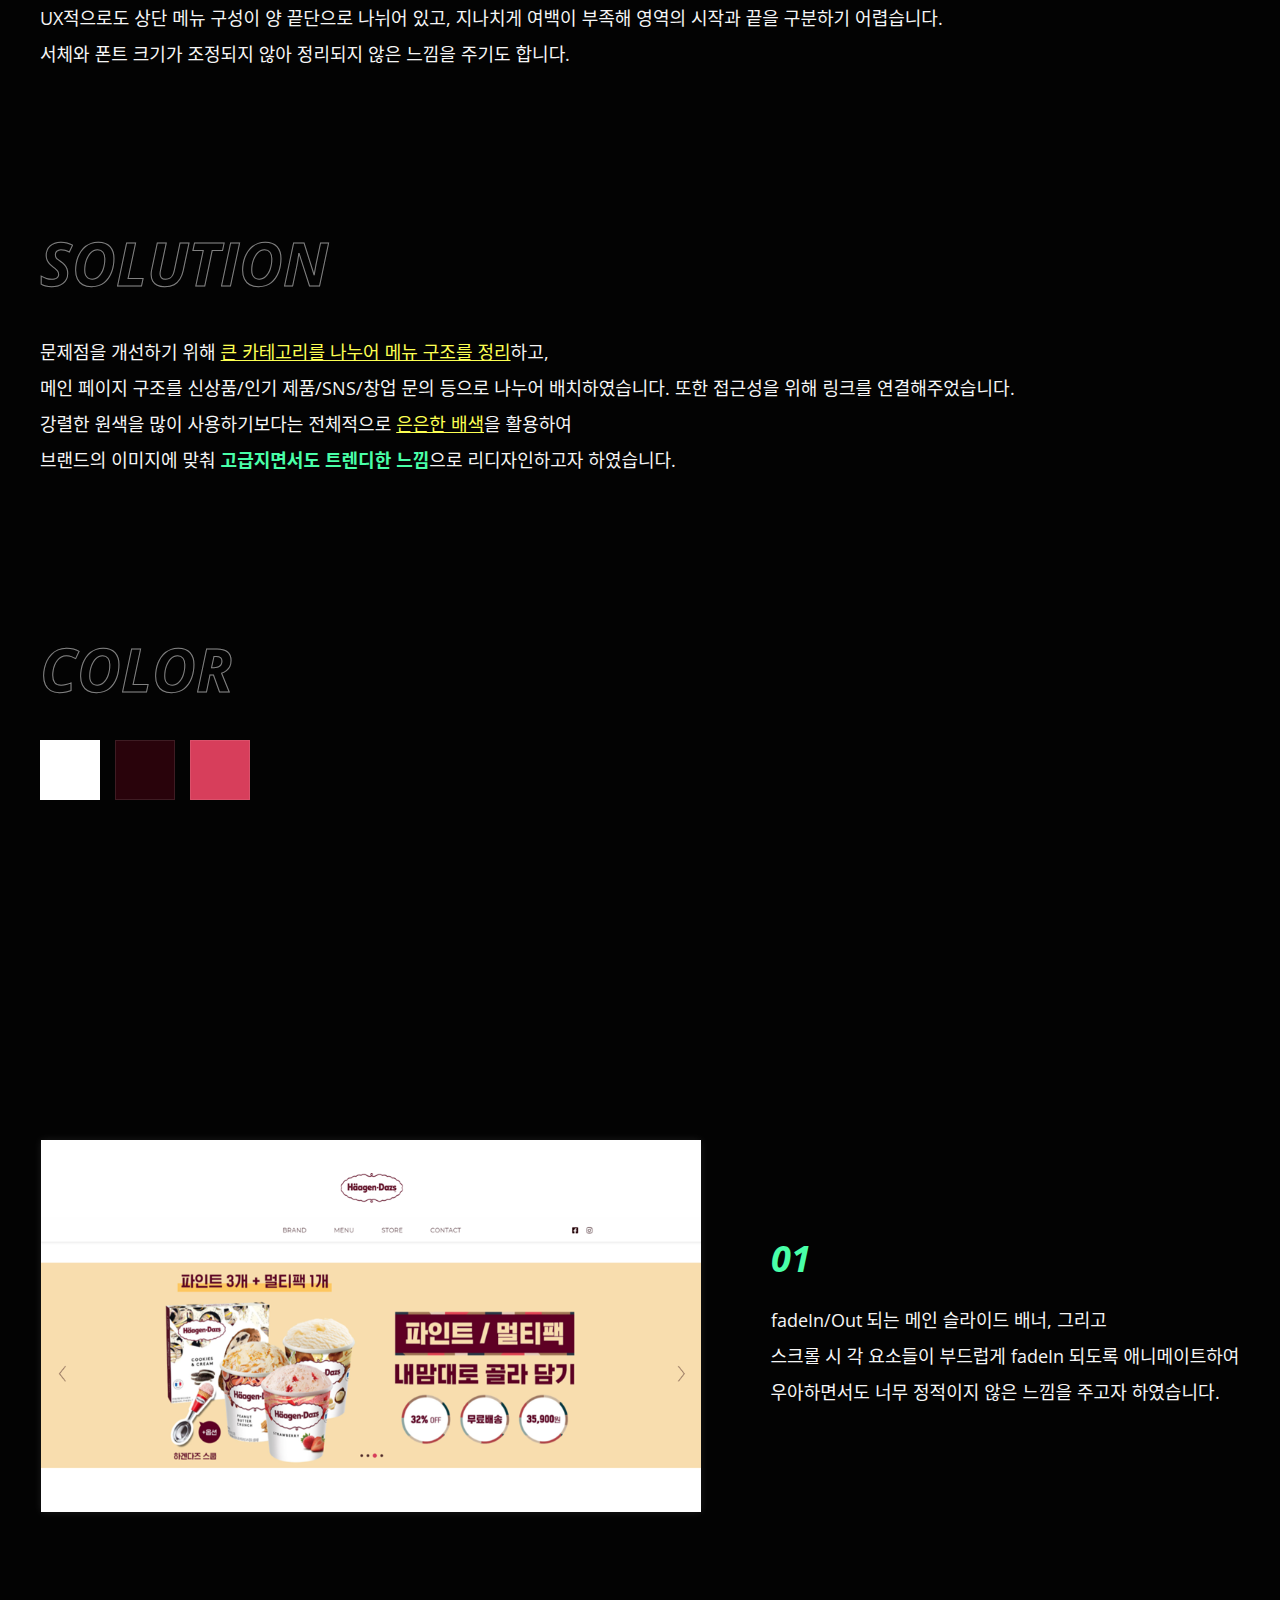
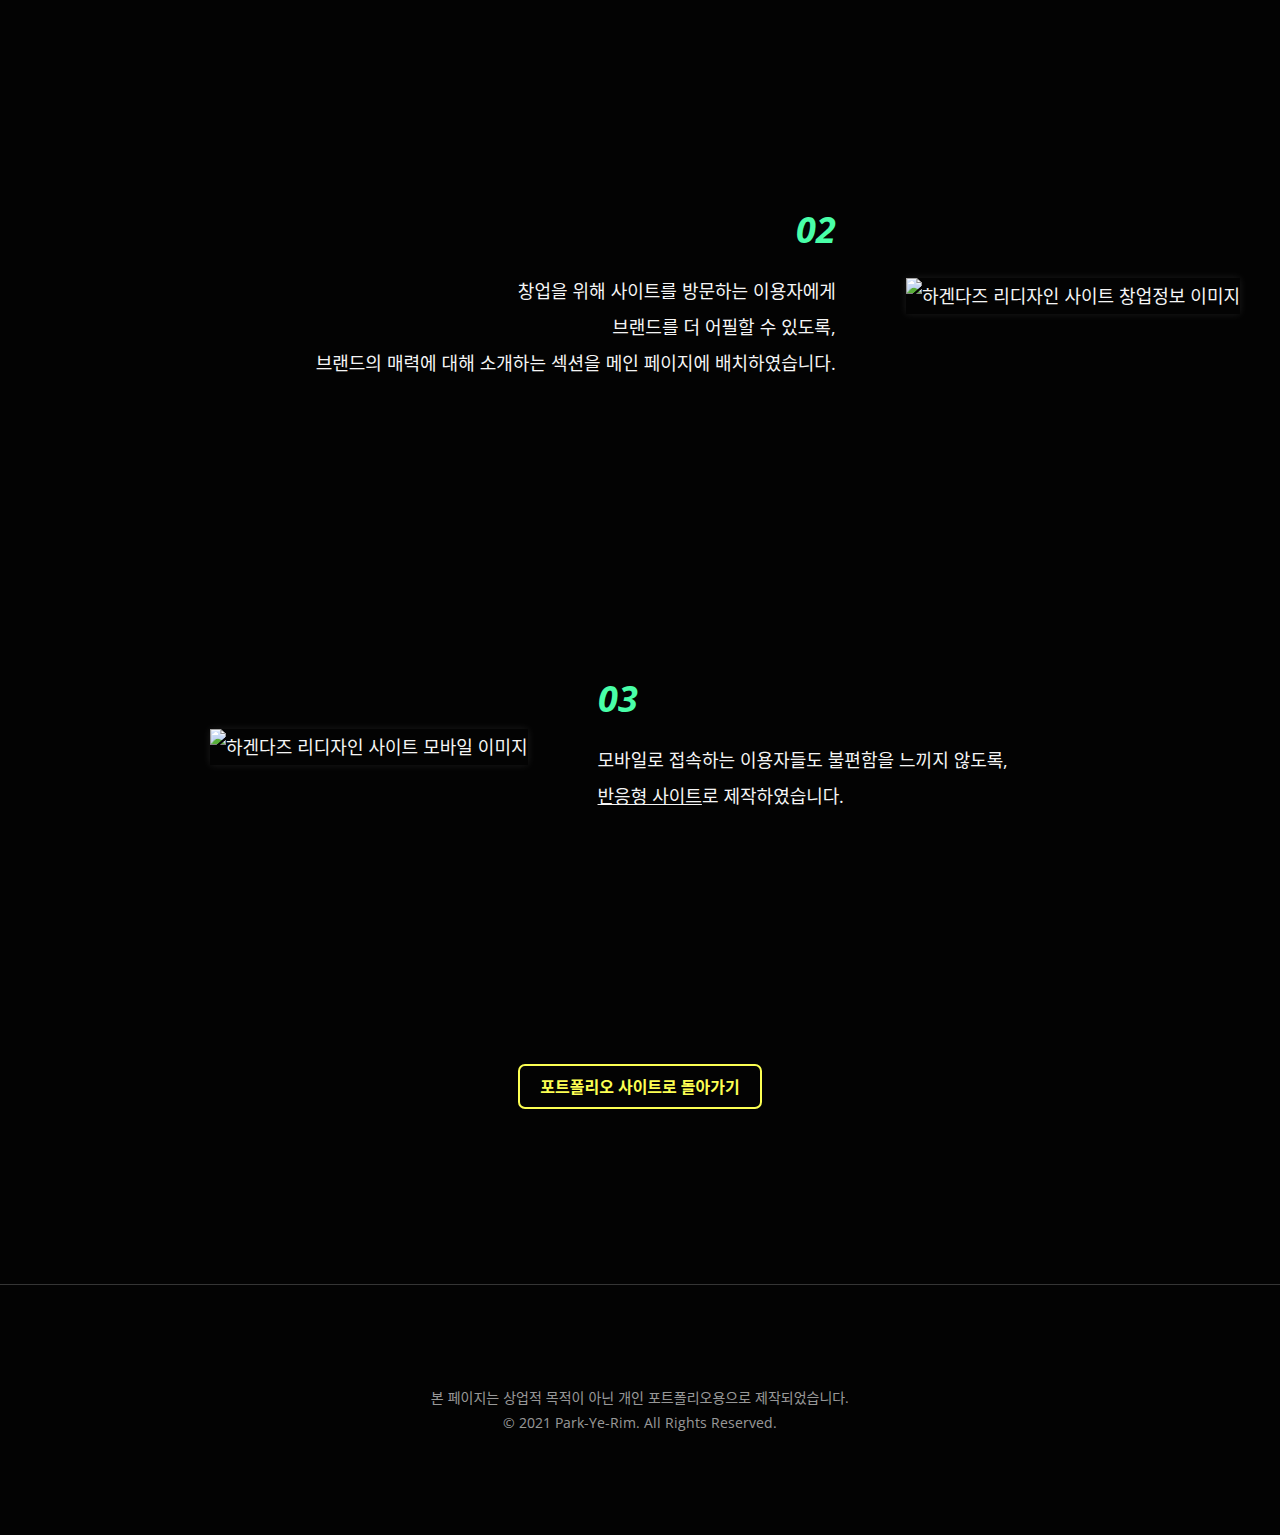
==== commit 176ff3eb: "링크 추가 및 애니메이션 추가" ====
--- a/work/site01.html
+++ b/work/site01.html
@@ -31,13 +31,13 @@
 <body>
     <!-- header start -->
     <header id ="main-header" class="flex flex-ai-c flex-jc-b">
-        <div class="logo"><a href="/">YERIM.e</a></div>
+        <div class="logo"><a href="../">YERIM.e</a></div>
         <div class="sns-btn">
             <div class="dot flex flex-d-c flex-jc-c mb-s"><span></span><span></span><span></span><span></span><span></span></div>
             <ul class="sns flex flex-jc-c flex-ai-c">            
-                <li><a href="#"><i class="fab fa-instagram"></i></a></li>
+                <li><a target="_blank" href="https://www.instagram.com/y_e_r_i_m_e/"><i class="fab fa-instagram"></i></a></li>
                 <li><a target="_blank" href="https://github.com/Kimbangul"><i class="fab fa-github"></i></a></li>
-                <li><a href="#"><i class="far fa-envelope"></i></i></a></li>
+                <li><a href="mailto:highcolor_12@g.hongik.ac.kr"><i class="far fa-envelope"></i></i></a></li>
             </ul>
         </div>
         
--- a/css/style.css
+++ b/css/style.css
@@ -423,15 +423,18 @@
   overflow-x: hidden !important;
   min-width: 280px; }
 
+html.on {
+  overflow-y: hidden !important; }
+
 section {
   min-height: 100vh; }
 
 ::-webkit-scrollbar {
-  width: 6px; }
+  width: 10px; }
 
 ::-webkit-scrollbar-thumb {
   background-color: #49FFA8;
-  border-radius: 3px; }
+  border-radius: 5px; }
 
 ::-webkit-scrollbar-track {
   background: #4E4C4C; }
@@ -533,20 +536,22 @@
             animation: main-ani 1s ease-in-out 0.5s 1 alternate both; }
     #main > div.fp-tableCell div.con > div.main-img {
       position: relative;
-      width: 30%;
+      width: 40%;
       min-width: 500px;
-      max-width: 500px;
+      max-width: 550px;
       height: auto;
       z-index: 3;
       opacity: 1;
       -webkit-transition: min-width 0.3s, opacity 0.5s;
-      transition: min-width 0.3s, opacity 0.5s; }
+      transition: min-width 0.3s, opacity 0.5s;
+      -webkit-animation: up-down-ani 1.7s ease-in-out 0s infinite alternate both;
+              animation: up-down-ani 1.7s ease-in-out 0s infinite alternate both; }
       #main > div.fp-tableCell div.con > div.main-img:hover {
         opacity: 0.4; }
       #main > div.fp-tableCell div.con > div.main-img > img {
         position: relative; }
-    #main > div.fp-tableCell div.con > div.title {
-      font-size: 7.5em;
+    #main > div.fp-tableCell div.con div.title {
+      font-size: 5.5em;
       letter-spacing: 0.18em;
       font-style: italic;
       color: #fff;
@@ -555,120 +560,148 @@
       -webkit-transition: font-size 0.3s, opacity 0.5s;
       transition: font-size 0.3s, opacity 0.5s;
       position: absolute;
-      top: 55%;
+      left: 50%;
+      bottom: 10%;
+      -webkit-transform: translateX(-50%);
+              transform: translateX(-50%);
       z-index: 5; }
-      #main > div.fp-tableCell div.con > div.title > h1 {
-        font-weight: 900; }
-        #main > div.fp-tableCell div.con > div.title > h1 > span {
+      #main > div.fp-tableCell div.con div.title > h1 {
+        font-weight: 900;
+        line-height: 1.25em; }
+        #main > div.fp-tableCell div.con div.title > h1 > span {
           font-style: normal; }
-        #main > div.fp-tableCell div.con > div.title > h1.title-front {
+        #main > div.fp-tableCell div.con div.title > h1.title-front {
           z-index: 4;
-          -webkit-animation: fade-up 3s ease-in-out 1.5s 1 alternate both;
-                  animation: fade-up 3s ease-in-out 1.5s 1 alternate both; }
-        #main > div.fp-tableCell div.con > div.title > h1.title-back {
+          -webkit-animation: fade-up-transform 3s ease-in-out 1.5s 1 alternate both;
+                  animation: fade-up-transform 3s ease-in-out 1.5s 1 alternate both; }
+        #main > div.fp-tableCell div.con div.title > h1.title-back {
           -webkit-text-stroke: 1px rgba(255, 255, 255, 0.3);
           position: absolute;
           top: 10%;
           z-index: 1;
-          -webkit-animation: fade-up 3s ease-in-out 2s 1 alternate both;
-                  animation: fade-up 3s ease-in-out 2s 1 alternate both;
+          -webkit-animation: fade-up-transform 3s ease-in-out 2s 1 alternate both;
+                  animation: fade-up-transform 3s ease-in-out 2s 1 alternate both;
           color: transparent; }
-      #main > div.fp-tableCell div.con > div.title > h2 {
+      #main > div.fp-tableCell div.con div.title > h2 {
         font-size: 0.2em;
         font-weight: 600;
         letter-spacing: 1em;
         -webkit-transform: translateY(-10px);
                 transform: translateY(-10px);
-        -webkit-animation: fade-up 5s ease-in-out 2.5s 1 alternate both;
-                animation: fade-up 5s ease-in-out 2.5s 1 alternate both; }
-
-#about-me div.con > div.text-box > .pr {
-  line-height: 1.6em;
-  font-size: 3em; }
-  #about-me div.con > div.text-box > .pr > .bold {
-    font-size: 2em; }
-#about-me div.con > div.text-box > div.introduction {
-  margin-top: 30px;
-  font-weight: 300; }
-  #about-me div.con > div.text-box > div.introduction > p {
-    font-size: 1.8em;
-    margin-bottom: 30px;
-    line-height: 2em;
+        -webkit-animation: fade-up-transform 5s ease-in-out 2.5s 1 alternate both;
+                animation: fade-up-transform 5s ease-in-out 2.5s 1 alternate both; }
+
+#about-me div.con > div.text-box {
+  width: 100%; }
+  #about-me div.con > div.text-box > .pr {
+    line-height: 1.6em;
+    font-size: 3em; }
+    #about-me div.con > div.text-box > .pr > .bold {
+      font-size: 2em; }
+  #about-me div.con > div.text-box div.introduction {
+    margin-top: 30px;
+    font-weight: 300; }
+    #about-me div.con > div.text-box div.introduction > p {
+      font-size: 1.8em;
+      margin-bottom: 30px;
+      line-height: 2em;
+      opacity: 0;
+      -webkit-transform: translateY(30px);
+              transform: translateY(30px);
+      -webkit-transition: opacity 0.3s, -webkit-transform 0.3s;
+      transition: opacity 0.3s, -webkit-transform 0.3s;
+      transition: opacity 0.3s, transform 0.3s;
+      transition: opacity 0.3s, transform 0.3s, -webkit-transform 0.3s; }
+      #about-me div.con > div.text-box div.introduction > p > span {
+        color: #49FFA8; }
+      #about-me div.con > div.text-box div.introduction > p:nth-of-type(2) {
+        margin-bottom: 50px; }
+    #about-me div.con > div.text-box div.introduction > div.link-box {
+      margin-bottom: 50px;
+      opacity: 0;
+      -webkit-transition: opacity 0.3s 0s;
+      transition: opacity 0.3s 0s; }
+      #about-me div.con > div.text-box div.introduction > div.link-box > a {
+        min-width: 150px;
+        padding: 0 20px;
+        height: 45px;
+        font-size: 1.6em;
+        border-radius: 7px;
+        -webkit-transform: scale(1);
+                transform: scale(1);
+        -webkit-transition: background 0.3s, color 0.3s, -webkit-transform 0.3s;
+        transition: background 0.3s, color 0.3s, -webkit-transform 0.3s;
+        transition: transform 0.3s, background 0.3s, color 0.3s;
+        transition: transform 0.3s, background 0.3s, color 0.3s, -webkit-transform 0.3s;
+        margin-right: 0px;
+        border: 2px solid #49FFA8;
+        color: #49FFA8;
+        font-weight: 700;
+        display: -webkit-box;
+        display: -ms-flexbox;
+        display: flex;
+        -webkit-box-align: center;
+            -ms-flex-align: center;
+                align-items: center;
+        -webkit-box-pack: center;
+            -ms-flex-pack: center;
+                justify-content: center;
+        text-align: center; }
+        #about-me div.con > div.text-box div.introduction > div.link-box > a:hover {
+          -webkit-transform: scale(0.9);
+                  transform: scale(0.9);
+          color: #030303;
+          background-color: #49FFA8; }
+        @media (min-width: 2000px) {
+          #about-me div.con > div.text-box div.introduction > div.link-box > a {
+            min-width: 200px;
+            height: 55px; } }
+  #about-me div.con > div.text-box > .wrap {
+    position: relative; }
+  #about-me div.con > div.text-box .img-box {
+    display: -webkit-box;
+    display: -ms-flexbox;
+    display: flex;
+    -webkit-box-flex: 1;
+        -ms-flex-positive: 1;
+            flex-grow: 1;
+    margin-bottom: 130px;
+    -webkit-box-pack: center;
+        -ms-flex-pack: center;
+            justify-content: center;
     opacity: 0;
-    -webkit-transform: translateY(30px);
-            transform: translateY(30px);
-    -webkit-transition: opacity 0.3s, -webkit-transform 0.3s;
-    transition: opacity 0.3s, -webkit-transform 0.3s;
-    transition: opacity 0.3s, transform 0.3s;
-    transition: opacity 0.3s, transform 0.3s, -webkit-transform 0.3s; }
-    #about-me div.con > div.text-box > div.introduction > p > span {
-      color: #49FFA8; }
-    #about-me div.con > div.text-box > div.introduction > p:nth-of-type(2) {
-      margin-bottom: 50px; }
-  #about-me div.con > div.text-box > div.introduction > div.link-box {
-    margin-bottom: 50px;
-    opacity: 0;
-    -webkit-transition: opacity 0.3s 0s;
-    transition: opacity 0.3s 0s; }
-    #about-me div.con > div.text-box > div.introduction > div.link-box > a {
-      min-width: 150px;
-      padding: 0 20px;
-      height: 45px;
-      font-size: 1.6em;
-      border-radius: 7px;
-      -webkit-transform: scale(1);
-              transform: scale(1);
-      -webkit-transition: background 0.3s, color 0.3s, -webkit-transform 0.3s;
-      transition: background 0.3s, color 0.3s, -webkit-transform 0.3s;
-      transition: transform 0.3s, background 0.3s, color 0.3s;
-      transition: transform 0.3s, background 0.3s, color 0.3s, -webkit-transform 0.3s;
-      margin-right: 0px;
-      border: 2px solid #49FFA8;
-      color: #49FFA8;
-      font-weight: 700;
-      display: -webkit-box;
-      display: -ms-flexbox;
-      display: flex;
-      -webkit-box-align: center;
-          -ms-flex-align: center;
-              align-items: center;
-      -webkit-box-pack: center;
-          -ms-flex-pack: center;
-              justify-content: center;
-      text-align: center; }
-      #about-me div.con > div.text-box > div.introduction > div.link-box > a:hover {
-        -webkit-transform: scale(0.9);
-                transform: scale(0.9);
-        color: #030303;
-        background-color: #49FFA8; }
-      @media (min-width: 2000px) {
-        #about-me div.con > div.text-box > div.introduction > div.link-box > a {
-          min-width: 200px;
-          height: 55px; } }
-  #about-me div.con > div.text-box > div.introduction > ul.career-list {
-    font-size: 1.4em;
-    opacity: 0;
-    -webkit-transition: opacity 0.3s 0s;
-    transition: opacity 0.3s 0s; }
-    #about-me div.con > div.text-box > div.introduction > ul.career-list > li {
-      margin: 10px 0;
-      list-style: disc; }
-      #about-me div.con > div.text-box > div.introduction > ul.career-list > li::before {
-        display: inline-block; }
-#about-me.active div.con > div.text-box > div.introduction > p {
+    -webkit-transition: opacity 0.7s 0s;
+    transition: opacity 0.7s 0s; }
+    #about-me div.con > div.text-box .img-box > img {
+      max-width: 300px; }
+#about-me div.con ul.career-list {
+  font-size: 1.4em;
+  opacity: 0;
+  -webkit-transition: opacity 0.3s 0s;
+  transition: opacity 0.3s 0s; }
+  #about-me div.con ul.career-list > li {
+    margin: 10px 0;
+    list-style: disc; }
+    #about-me div.con ul.career-list > li::before {
+      display: inline-block; }
+#about-me.active div.con > div.text-box .img-box {
+  opacity: 1;
+  -webkit-transition: opacity 0.5s 0.5s;
+  transition: opacity 0.5s 0.5s; }
+#about-me.active div.con > div.text-box div.introduction > p {
   -webkit-animation: fade-up-transform 3s ease-in-out 0s 1 alternate backwards;
           animation: fade-up-transform 3s ease-in-out 0s 1 alternate backwards;
   opacity: 1;
   -webkit-transform: translateY(0px);
           transform: translateY(0px); }
-  #about-me.active div.con > div.text-box > div.introduction > p:nth-child(2) {
+  #about-me.active div.con > div.text-box div.introduction > p:nth-child(2) {
     -webkit-animation-delay: 0.7s;
             animation-delay: 0.7s; }
-#about-me.active div.con > div.text-box > div.introduction > div.link-box {
+#about-me.active div.con > div.text-box div.introduction > div.link-box {
   opacity: 1;
   -webkit-transition: opacity 0.3s 2s;
   transition: opacity 0.3s 2s; }
-#about-me.active div.con > div.text-box > div.introduction > ul.career-list {
+#about-me.active div.con ul.career-list {
   opacity: 1;
   -webkit-transition: opacity 0.5s 2.5s;
   transition: opacity 0.5s 2.5s; }
@@ -967,10 +1000,10 @@
   -ms-flex-wrap: wrap;
       flex-wrap: wrap; }
   #design div.con > ul.gallery > li {
-    width: 225px;
-    height: 225px;
+    width: 200px;
+    height: 200px;
     border: 1px solid rgba(255, 255, 255, 0.4);
-    margin: 20px 20px;
+    margin: 15px 15px;
     position: relative;
     overflow: hidden;
     -webkit-transform: scale(0);
@@ -1074,6 +1107,14 @@
 #design.active div.con > ul.gallery > li:nth-child(8) {
   -webkit-animation: gallery-ani 0.3s ease-in-out 1.2s 1 backwards;
           animation: gallery-ani 0.3s ease-in-out 1.2s 1 backwards; }
+
+#design.active div.con > ul.gallery > li:nth-child(9) {
+  -webkit-animation: gallery-ani 0.3s ease-in-out 1.35s 1 backwards;
+          animation: gallery-ani 0.3s ease-in-out 1.35s 1 backwards; }
+
+#design.active div.con > ul.gallery > li:nth-child(10) {
+  -webkit-animation: gallery-ani 0.3s ease-in-out 1.5s 1 backwards;
+          animation: gallery-ani 0.3s ease-in-out 1.5s 1 backwards; }
 
 #contact div.con > div.text-box > p {
   font-size: 1.8em;
@@ -1338,6 +1379,47 @@
     .sub-section#detail .row:nth-of-type(3) {
       margin-bottom: 250px; }
 
+#gallery-modal {
+  position: fixed;
+  z-index: 1000;
+  top: 0;
+  left: 0;
+  width: 100vw;
+  height: 100vh;
+  background-color: rgba(0, 0, 0, 0.7);
+  display: -webkit-box;
+  display: -ms-flexbox;
+  display: flex;
+  -webkit-box-align: center;
+      -ms-flex-align: center;
+          align-items: center;
+  -webkit-box-pack: center;
+      -ms-flex-pack: center;
+          justify-content: center;
+  -webkit-animation: fade-up-transform 2s ease-in-out 0s 1 alternate backwards;
+          animation: fade-up-transform 2s ease-in-out 0s 1 alternate backwards; }
+  #gallery-modal > .modal {
+    width: 80%;
+    position: relative;
+    max-width: 1000px; }
+    #gallery-modal > .modal > .scrollable {
+      width: 100%;
+      height: auto;
+      max-height: 50vh;
+      overflow-y: auto;
+      background-color: #fff; }
+    #gallery-modal > .modal > .close-btn {
+      cursor: pointer;
+      position: absolute;
+      right: 0;
+      top: -50px;
+      font-size: 3em;
+      opacity: 0.6;
+      -webkit-transition: opacity 0.3s;
+      transition: opacity 0.3s; }
+      #gallery-modal > .modal > .close-btn:hover {
+        opacity: 1; }
+
 @media (min-width: 2000px) {
   html, body {
     font-size: 12px; }
@@ -1345,16 +1427,18 @@
   .con {
     max-width: 1440px; }
 
-  #about-me div.con > div.text-box > div.introduction {
+  #about-me div.con > div.text-box div.introduction {
     margin-top: 40px; }
-    #about-me div.con > div.text-box > div.introduction > p {
+    #about-me div.con > div.text-box div.introduction > p {
       margin-bottom: 40px; }
-      #about-me div.con > div.text-box > div.introduction > p:nth-of-type(2) {
+      #about-me div.con > div.text-box div.introduction > p:nth-of-type(2) {
         margin-bottom: 50px; }
-    #about-me div.con > div.text-box > div.introduction > div.link-box {
+    #about-me div.con > div.text-box div.introduction > div.link-box {
       margin-bottom: 70px; }
-    #about-me div.con > div.text-box > div.introduction > ul.career-list {
-      font-size: 1.5em; }
+  #about-me div.con > div.text-box .img-box > img {
+    max-width: 350px; }
+  #about-me div.con ul.career-list {
+    font-size: 1.5em; }
 
   #skills div.con > div.text-box > ul.skill-description > li {
     margin: 40px 0; }
@@ -1402,9 +1486,11 @@
 
   #about-me div.con > div.text-box > .pr {
     font-size: 2.8em; }
-  #about-me div.con > div.text-box > div.introduction > p {
+  #about-me div.con > div.text-box div.introduction > p {
     font-size: 1.6em;
     line-height: 1.8em; }
+  #about-me div.con > div.text-box .img-box > img {
+    max-width: 280px; }
 
   #skills div.con > div.text-box > p {
     font-size: 3em; }
@@ -1436,6 +1522,14 @@
     max-width: 768px;
     padding-left: 50px;
     padding-right: 50px; }
+
+  #design div.con > ul.gallery {
+    -webkit-box-ordinal-group: 2;
+        -ms-flex-order: 1;
+            order: 1; }
+  #design div.con > p {
+    margin-top: 0;
+    margin-bottom: 50px; }
 
   .sub-section {
     min-height: unset; }
@@ -1473,12 +1567,15 @@
           margin-right: 0; }
         .sub-section#detail .row:nth-of-type(3) {
           margin-bottom: 120px; } }
+@media (max-width: 1200px) {
+  #about-me div.con > div.text-box .img-box {
+    display: none; } }
 @media (max-width: 1080px) {
   #main > div.fp-tableCell div.con > div.main-img {
     min-width: 480px; }
-  #main > div.fp-tableCell div.con > div.title {
+  #main > div.fp-tableCell div.con div.title {
     font-size: 6em;
-    letter-spacing: 0.07em; } }
+    letter-spacing: 0.18em; } }
 @media (max-width: 1024px) and (min-width: 769px) {
   #skills div.con > div.text-box {
     -webkit-box-orient: vertical;
@@ -1578,6 +1675,20 @@
 
   #about-me .section-title {
     top: -100px; }
+  #about-me div.con > div.text-box div.introduction {
+    -webkit-box-ordinal-group: 3;
+        -ms-flex-order: 2;
+            order: 2; }
+  #about-me div.con > div.text-box > div.wrap {
+    -webkit-box-orient: vertical;
+    -webkit-box-direction: normal;
+        -ms-flex-direction: column;
+            flex-direction: column; }
+  #about-me div.con > div.text-box .img-box {
+    display: -webkit-box;
+    display: -ms-flexbox;
+    display: flex;
+    margin: 50px 0 60px 0; }
 
   #work .section-title {
     left: 50%;
@@ -1613,12 +1724,12 @@
     line-height: 1.4em; }
     #about-me div.con > div.text-box > .pr > .bold {
       font-size: 1.5em; }
-  #about-me div.con > div.text-box > div.introduction > p {
+  #about-me div.con > div.text-box div.introduction > p {
     font-size: 1.5em; }
-  #about-me div.con > div.text-box > div.introduction > ul.career-list {
+  #about-me div.con > div.text-box div.introduction > div.link-box {
+    margin-bottom: 70px; }
+  #about-me div.con ul.career-list {
     font-size: 1.3em; }
-  #about-me div.con > div.text-box > div.introduction > div.link-box {
-    margin-bottom: 70px; }
 
   #skills div.con > div.text-box {
     -webkit-box-orient: vertical;
@@ -1748,12 +1859,11 @@
 @media (max-width: 720px) {
   #main > div.fp-tableCell div.con > div.main-img {
     min-width: 320px; }
-  #main > div.fp-tableCell div.con > div.title {
-    font-size: 5em;
-    letter-spacing: 0.07em; }
-    #main > div.fp-tableCell div.con > div.title > h2 {
-      font-size: 0.19em;
-      letter-spacing: 1.5em; } }
+  #main > div.fp-tableCell div.con div.title {
+    font-size: 3.7em;
+    letter-spacing: 0.2em; }
+    #main > div.fp-tableCell div.con div.title > h2 {
+      font-size: 0.19em; } }
 @media (min-width: 501px) {
   .mb-s {
     display: none; } }
@@ -1857,27 +1967,30 @@
 
   #main > div.fp-tableCell div.con > div.main-img {
     min-width: 280px; }
-  #main > div.fp-tableCell div.con > div.title {
-    font-size: 4em;
-    letter-spacing: 0.07em; }
-    #main > div.fp-tableCell div.con > div.title > h2 {
-      font-size: 0.15em;
+  #main > div.fp-tableCell div.con div.title {
+    font-size: 3.5em; }
+    #main > div.fp-tableCell div.con div.title > h1 {
+      line-height: 1.2em; }
+    #main > div.fp-tableCell div.con div.title > h2 {
+      font-size: 0.08em;
       letter-spacing: 1.5em; }
 
+  #about-me div.con > div.text-box .img-box {
+    margin: 50px 0 70px 0; }
   #about-me div.con > div.text-box > .pr {
     line-height: 1.25em; }
     #about-me div.con > div.text-box > .pr > .bold {
       font-size: 1.4em; }
-  #about-me div.con > div.text-box > div.introduction {
-    margin-top: 50px;
+  #about-me div.con > div.text-box div.introduction {
+    margin-top: 0px;
     line-height: 2.6em; }
-    #about-me div.con > div.text-box > div.introduction > p {
+    #about-me div.con > div.text-box div.introduction > p {
       font-size: 1.5em;
       margin-bottom: 40px; }
-      #about-me div.con > div.text-box > div.introduction > p:nth-of-type(2) {
+      #about-me div.con > div.text-box div.introduction > p:nth-of-type(2) {
         margin-bottom: 80px; }
-    #about-me div.con > div.text-box > div.introduction > ul.career-list {
-      margin: 120px 0px 0px 15px; }
+  #about-me div.con ul.career-list {
+    margin: 120px 0px 0px 15px; }
 
   #skills div.con > div.text-box > p {
     font-size: 3em; }
@@ -2025,12 +2138,15 @@
 @media (max-width: 450px) {
   #main > div.fp-tableCell div.con > div.main-img {
     min-width: 250px; }
-  #main > div.fp-tableCell div.con > div.title {
-    font-size: 3.5em;
-    letter-spacing: 0.07em; }
-    #main > div.fp-tableCell div.con > div.title > h2 {
+  #main > div.fp-tableCell div.con div.title {
+    font-size: 3em;
+    letter-spacing: 0.1em; }
+    #main > div.fp-tableCell div.con div.title > h2 {
       font-size: 0.15em;
-      letter-spacing: 1.5em; }
+      letter-spacing: 0.8em; }
+
+  #about-me div.con > div.text-box .img-box > img {
+    max-width: 230px; }
 
   #design div.con > ul.gallery > li {
     width: 250px;
@@ -2044,6 +2160,9 @@
 
   .con {
     padding: 0 35px; }
+
+  #about-me div.con > div.text-box .img-box > img {
+    max-width: 200px; }
 
   #design div.con > ul.gallery > li {
     margin: 18px 20px;
@@ -2061,9 +2180,9 @@
   body, html {
     font-size: 8px; }
 
-  #about-me div.con > div.text-box > div.introduction > div.link-box {
+  #about-me div.con > div.text-box div.introduction > div.link-box {
     margin-bottom: 50px; }
-  #about-me div.con > div.text-box > div.introduction > ul.carrer-list {
+  #about-me div.con > div.text-box div.introduction > ul.carrer-list {
     margin: 0px 0px 0px 15px; }
 
   #skills div.con > div.text-box > ul.skill-description {
